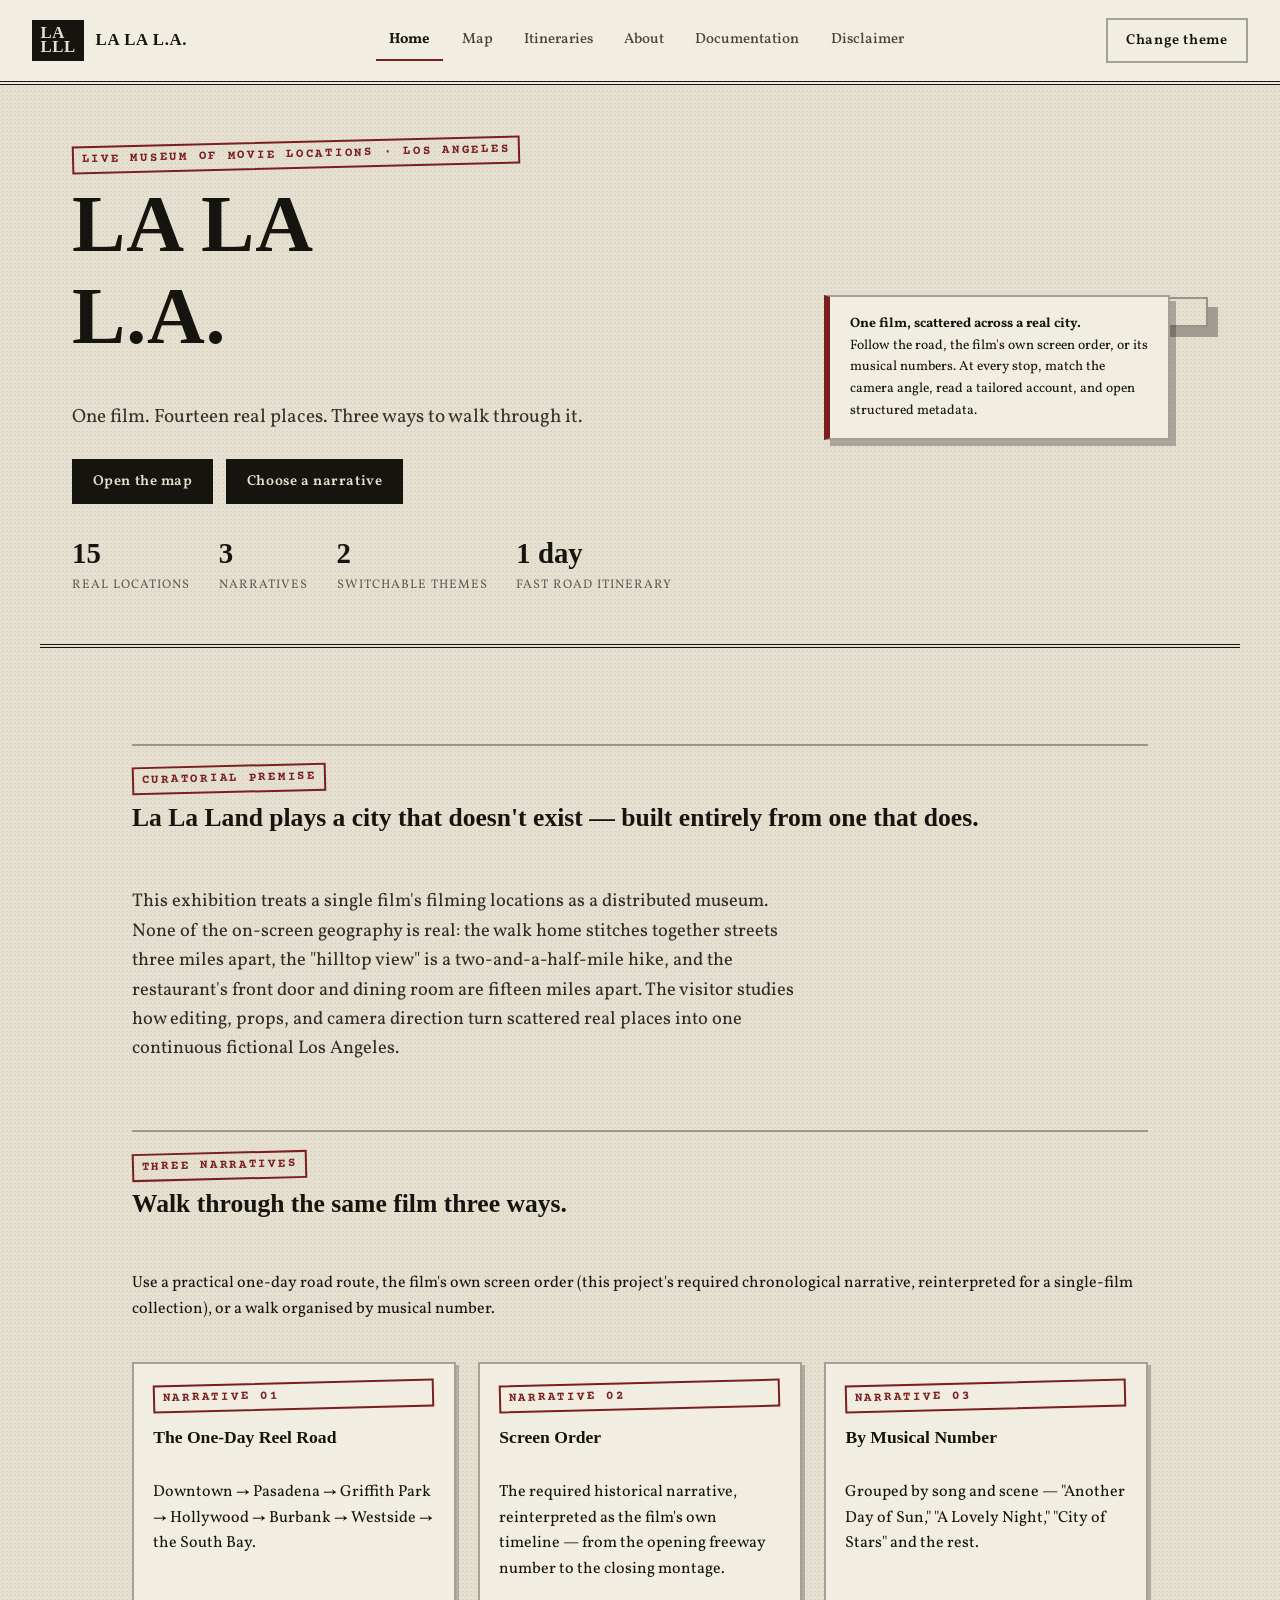
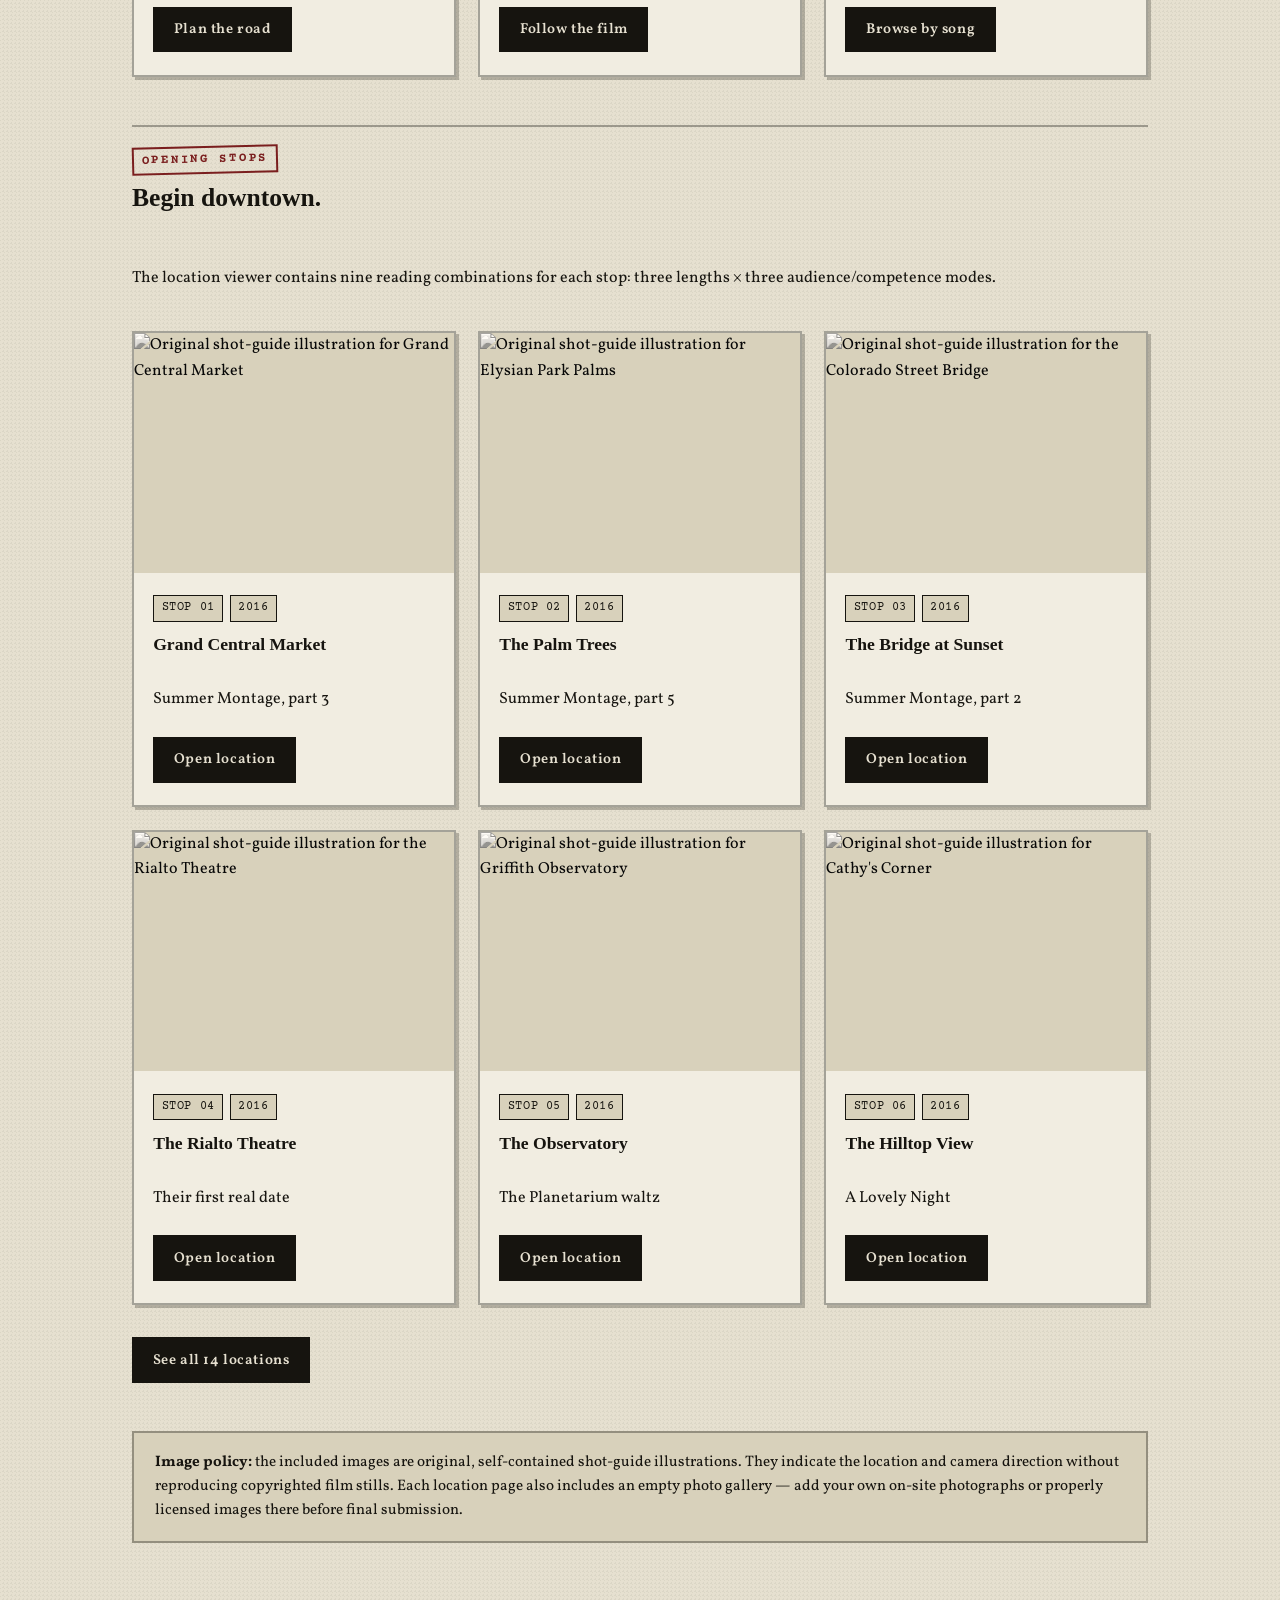
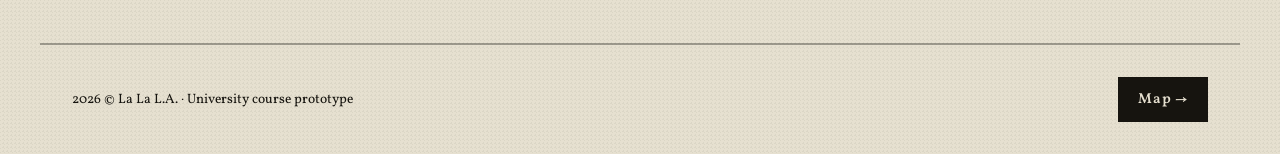
==== index.html @ 2fbda10a "Add files via upload" ====
<!doctype html>
<html lang="en">

<head>
    <title>Home · La La L.A.</title>
    <meta charset="utf-8">
    <meta name="viewport" content="width=device-width,initial-scale=1">
    <meta name="description"
        content="La La L.A. — a location tour of Damien Chazelle's La La Land (2016), built as a Live Museum of Movie Locations.">
    <link rel="stylesheet" href="assets/css/base.css">
    <link rel="stylesheet" href="assets/css/themes/noir.css">
    <link rel="stylesheet" href="assets/css/themes/technicolor.css">
    <script>document.documentElement.classList.add('js'); document.documentElement.dataset.theme = localStorage.getItem('lmml-theme') || 'noir';</script>
</head>

<body><a class="skip-link" href="#main">Skip to content</a>
    <header class="site-header"><a class="brand" href="index.html"><span class="brand-mark">LA<br>LLL</span><span>LA LA
                L.A.</span></a>
        <nav class="main-nav" aria-label="Main navigation"><a href="index.html" aria-current="page">Home</a><a
                href="map.html">Map</a><a href="itinerary.html">Itineraries</a><a href="about.html">About</a><a
                href="documentation.html">Documentation</a><a href="disclaimer.html">Disclaimer</a></nav>
        <div class="header-tools"><button class="tool-button" data-theme-toggle aria-expanded="false">Change
                theme</button></div>
    </header>
    <aside class="theme-drawer" aria-label="Theme selector">
        <p class="eyebrow">Two deliberate visual systems</p>
        <div class="theme-grid">
            <button class="theme-choice" data-set-theme="noir"><strong>Noir Case File</strong><span>1940s police
                    dossier</span></button>
            <button class="theme-choice" data-set-theme="technicolor"><strong>Technicolor Musical</strong><span>La La Land sunset palette</span></button>
        </div>
        <p class="small">The selected theme is saved across pages.</p>
    </aside>
    <main id="main">
        <section class="hero">
            <div class="hero-copy">
                <p class="eyebrow">Live Museum of Movie Locations · Los Angeles</p>
                <h1>LA LA<br>L.A.</h1>
                <p class="hero-sub">One film. Fourteen real places. Three ways to walk through it.</p>
                <div class="hero-actions"><a class="button" href="map.html">Open the map</a><a class="button"
                        href="itinerary.html">Choose a narrative</a></div>
                <div class="stats">
                    <div class="stat"><strong>15</strong><span>real locations</span></div>
                    <div class="stat"><strong>3</strong><span>narratives</span></div>
                    <div class="stat"><strong>2</strong><span>switchable themes</span></div>
                    <div class="stat"><strong>1 day</strong><span>fast road itinerary</span></div>
                </div>
            </div>
            <div class="hero-visual"><img src="assets/images/locations/griffith-observatory.svg"
                    alt="Stylised Griffith Observatory shot guide">
                <div class="hero-ticket"><strong>One film, scattered across a real city.</strong><br><span>Follow the
                        road, the film's own screen order, or its musical numbers. At every stop, match the camera
                        angle, read a tailored account, and open structured metadata.</span></div>
            </div>
        </section>
        <div class="page">
            <section class="section">
                <div class="section-head">
                    <div>
                        <p class="eyebrow">Curatorial premise</p>
                        <h2>La La Land plays a city that doesn't exist — built entirely from one that does.</h2>
                    </div>
                    <p class="lede">This exhibition treats a single film's filming locations as a distributed museum.
                        None of the on-screen geography is real: the walk home stitches together streets three miles
                        apart, the "hilltop view" is a two-and-a-half-mile hike, and the restaurant's front door and
                        dining room are fifteen miles apart. The visitor studies how editing, props, and camera
                        direction turn scattered real places into one continuous fictional Los Angeles.</p>
                </div>
            </section>
            <section class="section">
                <div class="section-head">
                    <div>
                        <p class="eyebrow">Three narratives</p>
                        <h2>Walk through the same film three ways.</h2>
                    </div>
                    <p>Use a practical one-day road route, the film's own screen order (this project's required
                        chronological narrative, reinterpreted for a single-film collection), or a walk organised by
                        musical number.</p>
                </div>
                <div class="cards">
                    <article class="card">
                        <div class="card-body">
                            <p class="eyebrow">Narrative 01</p>
                            <h3>The One-Day Reel Road</h3>
                            <p>Downtown → Pasadena → Griffith Park → Hollywood → Burbank → Westside → the South Bay.</p>
                            <a class="button" href="itinerary.html?narrative=route">Plan the road</a>
                        </div>
                    </article>
                    <article class="card">
                        <div class="card-body">
                            <p class="eyebrow">Narrative 02</p>
                            <h3>Screen Order</h3>
                            <p>The required historical narrative, reinterpreted as the film's own timeline — from the
                                opening freeway number to the closing montage.</p><a class="button"
                                href="itinerary.html?narrative=screen">Follow the film</a>
                        </div>
                    </article>
                    <article class="card">
                        <div class="card-body">
                            <p class="eyebrow">Narrative 03</p>
                            <h3>By Musical Number</h3>
                            <p>Grouped by song and scene — "Another Day of Sun," "A Lovely Night," "City of Stars" and
                                the rest.</p><a class="button" href="itinerary.html?narrative=songs">Browse by song</a>
                        </div>
                    </article>
                </div>
            </section>
            <section class="section">
                <div class="section-head">
                    <div>
                        <p class="eyebrow">Opening stops</p>
                        <h2>Begin downtown.</h2>
                    </div>
                    <p>The location viewer contains nine reading combinations for each stop: three lengths × three
                        audience/competence modes.</p>
                </div>
                <div class="cards">
                    <article class="card">
                        <div class="card-media"><img src="assets/images/locations/grand-central-market.svg"
                                alt="Original shot-guide illustration for Grand Central Market"></div>
                        <div class="card-body">
                            <div class="tag-row"><span class="tag">Stop 01</span><span class="tag">2016</span></div>
                            <h3>Grand Central Market</h3>
                            <p>Summer Montage, part 3</p><a class="button"
                                href="location.html?id=grand-central-market">Open
                                location</a>
                        </div>
                    </article>
                    <article class="card">
                        <div class="card-media"><img src="assets/images/locations/elysian-park-palms.svg"
                                alt="Original shot-guide illustration for Elysian Park Palms"></div>
                        <div class="card-body">
                            <div class="tag-row"><span class="tag">Stop 02</span><span class="tag">2016</span></div>
                            <h3>The Palm Trees</h3>
                            <p>Summer Montage, part 5</p><a class="button"
                                href="location.html?id=elysian-park-palms">Open location</a>
                        </div>
                    </article>
                    <article class="card">
                        <div class="card-media"><img src="assets/images/locations/colorado-street-bridge.svg"
                                alt="Original shot-guide illustration for the Colorado Street Bridge"></div>
                        <div class="card-body">
                            <div class="tag-row"><span class="tag">Stop 03</span><span class="tag">2016</span></div>
                            <h3>The Bridge at Sunset</h3>
                            <p>Summer Montage, part 2</p><a class="button"
                                href="location.html?id=colorado-street-bridge">Open location</a>
                        </div>
                    </article>
                    <article class="card">
                        <div class="card-media"><img src="assets/images/locations/rialto-theatre.svg"
                                alt="Original shot-guide illustration for the Rialto Theatre"></div>
                        <div class="card-body">
                            <div class="tag-row"><span class="tag">Stop 04</span><span class="tag">2016</span></div>
                            <h3>The Rialto Theatre</h3>
                            <p>Their first real date</p><a class="button" href="location.html?id=rialto-theatre">Open
                                location</a>
                        </div>
                    </article>
                    <article class="card">
                        <div class="card-media"><img src="assets/images/locations/griffith-observatory.svg"
                                alt="Original shot-guide illustration for Griffith Observatory"></div>
                        <div class="card-body">
                            <div class="tag-row"><span class="tag">Stop 05</span><span class="tag">2016</span></div>
                            <h3>The Observatory</h3>
                            <p>The Planetarium waltz</p><a class="button"
                                href="location.html?id=griffith-observatory">Open
                                location</a>
                        </div>
                    </article>
                    <article class="card">
                        <div class="card-media"><img src="assets/images/locations/cathys-corner.svg"
                                alt="Original shot-guide illustration for Cathy's Corner"></div>
                        <div class="card-body">
                            <div class="tag-row"><span class="tag">Stop 06</span><span class="tag">2016</span></div>
                            <h3>The Hilltop View</h3>
                            <p>A Lovely Night</p><a class="button" href="location.html?id=cathys-corner">Open
                                location</a>
                        </div>
                    </article>
                </div>
                <p style="margin-top:2rem"><a class="button" href="map.html">See all 14 locations</a></p>
            </section>
            <section class="section">
                <div class="notice"><strong>Image policy:</strong> the included images are original, self-contained
                    shot-guide illustrations. They indicate the location and camera direction without reproducing
                    copyrighted film stills. Each location page also includes an empty photo gallery — add your own
                    on-site photographs or properly licensed images there before final submission.</div>
            </section>
        </div>
    </main>
    <footer class="site-footer"><span>2026 © La La L.A. · University course prototype</span>
        <div class="page-step"><a class="button" href="map.html">Map →</a></div>
    </footer>
    <script src="assets/js/app.js"></script>
</body>

</html>
---- assets/css/base.css ----
/* ==========================================================================
   La La L.A. — base.css
   Structural layer only. Every color, radius, shadow and font is a variable
   so themes/noir.css and themes/technicolor.css can redefine the entire
   shape language without touching markup or layout logic.
   ========================================================================== */

@import url('https://fonts.googleapis.com/css2?family=Old+Standard+TT:ital,wght@0,400;0,700;1,400&family=Vollkorn:ital,wght@0,400;0,500;0,600;1,400&family=Courier+Prime:ital,wght@0,400;0,700;1,400&family=Fraunces:ital,opsz,wght@0,9..144,400;0,9..144,500;0,9..144,600;0,9..144,700;1,9..144,500&family=Poppins:wght@300;400;500;600;700&family=Caveat:wght@500;600;700&display=swap');

/* ---- Default token layer (overridden per data-theme) -------------------- */
html {
  --font-display: Georgia, serif;
  --font-body: system-ui, sans-serif;
  --font-accent: var(--font-display);
  --font-mono: monospace;

  --ink: #1a1a1a;
  --paper: #f4f1ea;
  --surface: #ffffff;
  --surface-2: #eeeae0;
  --line: rgba(20,20,20,.18);
  --accent: #8a1f1f;
  --accent-2: #5c5748;
  --accent-3: #b8860b;

  --radius-sm: 4px;
  --radius-md: 8px;
  --radius-lg: 16px;
  --radius-pill: 999px;

  --shadow-sm: 0 1px 2px rgba(0,0,0,.12);
  --shadow-md: 0 6px 18px rgba(0,0,0,.14);
  --shadow-lg: 0 18px 40px rgba(0,0,0,.18);

  --border-w: 1px;
  --tracking-eyebrow: .14em;
  --content-align: left;
  --transition: 220ms ease;

  color-scheme: light;
}

* { box-sizing: border-box; }
html, body { margin: 0; padding: 0; }
body {
  background: var(--paper);
  color: var(--ink);
  font-family: var(--font-body);
  line-height: 1.6;
  font-size: 16px;
  transition: background var(--transition), color var(--transition);
}

img { max-width: 100%; display: block; }
a { color: inherit; }
button { font: inherit; cursor: pointer; }
table { border-collapse: collapse; width: 100%; }

h1, h2, h3 { font-family: var(--font-display); margin: 0 0 .5em; line-height: 1.15; }

.skip-link {
  position: absolute; left: -999px; top: 0; z-index: 999;
  background: var(--ink); color: var(--paper); padding: .75em 1.2em;
  border-radius: 0 0 var(--radius-md) 0;
}
.skip-link:focus { left: 0; }

:focus-visible { outline: 3px solid var(--accent); outline-offset: 2px; }

@media (prefers-reduced-motion: reduce) {
  *, *::before, *::after { animation-duration: .001ms !important; transition-duration: .001ms !important; }
}

/* ---- Scroll reveal (driven by app.js IntersectionObserver) --------------- */
[data-reveal] { opacity: 0; transform: translateY(18px); transition: opacity .6s ease, transform .6s ease; }
[data-reveal].is-visible { opacity: 1; transform: none; }
.dissolve-refresh { animation: dissolveIn .35s ease; }
@keyframes dissolveIn { from { opacity: .15; } to { opacity: 1; } }

/* ==========================================================================
   Header / Nav
   ========================================================================== */
.site-header {
  display: flex; align-items: center; justify-content: space-between;
  gap: 1.5rem; padding: 1.1rem 2rem;
  background: var(--surface);
  border-bottom: var(--border-w) solid var(--line);
  position: sticky; top: 0; z-index: 40;
}
.brand {
  display: flex; align-items: center; gap: .7rem;
  text-decoration: none; color: var(--ink);
  font-family: var(--font-display); font-weight: 700; font-size: 1.05rem;
  letter-spacing: .04em;
}
.brand-mark {
  font-family: var(--font-display); font-weight: 700; line-height: .85;
  font-size: 1.05rem; padding: .35em .5em;
  background: var(--ink); color: var(--paper);
  border-radius: var(--radius-sm);
}
.main-nav { display: flex; gap: .3rem; flex-wrap: wrap; }
.main-nav a {
  text-decoration: none; color: var(--accent-2);
  padding: .5em .9em; border-radius: var(--radius-sm);
  font-size: .92rem; font-weight: 500; transition: background var(--transition), color var(--transition);
}
.main-nav a:hover { background: var(--surface-2); color: var(--ink); }
.main-nav a[aria-current="page"] { color: var(--ink); background: var(--surface-2); font-weight: 700; }
.header-tools .tool-button { }

/* ==========================================================================
   Buttons
   ========================================================================== */
.button, .tool-button {
  display: inline-flex; align-items: center; gap: .4em;
  background: var(--ink); color: var(--paper);
  border: var(--border-w) solid var(--ink);
  padding: .65em 1.3em; border-radius: var(--radius-md);
  text-decoration: none; font-weight: 600; font-size: .9rem;
  transition: transform var(--transition), background var(--transition), box-shadow var(--transition);
}
.button:hover, .tool-button:hover { transform: translateY(-2px); box-shadow: var(--shadow-md); }
.tool-button {
  background: transparent; color: var(--ink); border-color: var(--line);
}
.tool-button:hover { background: var(--surface-2); }

/* ==========================================================================
   Theme drawer
   ========================================================================== */
.theme-drawer {
  position: fixed; top: 4.5rem; right: 1.5rem; z-index: 50;
  width: min(320px, 88vw);
  background: var(--surface); border: var(--border-w) solid var(--line);
  border-radius: var(--radius-lg); box-shadow: var(--shadow-lg);
  padding: 1.2rem; transform: translateY(-14px) scale(.97); opacity: 0;
  pointer-events: none; transition: all var(--transition);
}
.theme-drawer.is-open { transform: none; opacity: 1; pointer-events: auto; }
.theme-drawer .eyebrow { margin-bottom: .6rem; }
.theme-grid { display: grid; gap: .6rem; }
.theme-choice {
  display: flex; flex-direction: column; align-items: flex-start; gap: .1rem;
  text-align: left; background: var(--surface-2); border: var(--border-w) solid var(--line);
  border-radius: var(--radius-md); padding: .75em 1em;
  transition: transform var(--transition), box-shadow var(--transition);
}
.theme-choice:hover { transform: translateY(-2px); box-shadow: var(--shadow-sm); }
.theme-choice strong { font-family: var(--font-display); }
.theme-choice span { font-size: .8rem; opacity: .7; }

/* ==========================================================================
   Eyebrow / lede / page shell
   ========================================================================== */
.eyebrow {
  font-family: var(--font-mono); text-transform: uppercase;
  letter-spacing: var(--tracking-eyebrow); font-size: .78rem;
  color: var(--accent); font-weight: 700; margin: 0 0 .6rem;
}
.page { max-width: 1080px; margin: 0 auto; padding: 3rem 2rem 5rem; }
.page-title { font-size: clamp(2rem, 4vw, 2.9rem); text-align: var(--content-align); }
.lede { font-size: 1.15rem; max-width: 62ch; opacity: .88; }
.small { font-size: .82rem; opacity: .75; }
.section { margin-top: 3rem; }
.section-head { display: flex; flex-wrap: wrap; gap: 1.5rem 3rem; justify-content: space-between; align-items: flex-end; margin-bottom: 1.5rem; }
.section-head h2 { font-size: 1.6rem; }

.notice {
  background: var(--surface-2); border: var(--border-w) solid var(--line);
  border-radius: var(--radius-md); padding: 1.1rem 1.3rem; margin: 1.2rem 0;
  font-size: .95rem;
}

/* ==========================================================================
   Hero
   ========================================================================== */
.hero {
  display: grid; grid-template-columns: 1.1fr .9fr; gap: 2.5rem; align-items: center;
  padding: 3.5rem 2rem; max-width: 1200px; margin: 0 auto;
}
.hero h1 { font-size: clamp(2.6rem, 7vw, 5rem); }
.hero-sub { font-size: 1.2rem; opacity: .85; max-width: 46ch; }
.hero-actions { display: flex; gap: .8rem; flex-wrap: wrap; margin: 1.6rem 0; }
.stats { display: flex; gap: 1.8rem; flex-wrap: wrap; margin-top: 1.2rem; }
.stat { display: flex; flex-direction: column; }
.stat strong { font-family: var(--font-display); font-size: 1.8rem; }
.stat span { font-size: .78rem; text-transform: uppercase; letter-spacing: .08em; opacity: .65; }
.hero-visual { position: relative; }
.hero-visual img {
  border-radius: var(--radius-lg); box-shadow: var(--shadow-lg);
  border: var(--border-w) solid var(--line);
}
.hero-ticket {
  background: var(--surface); border: var(--border-w) solid var(--line);
  border-radius: var(--radius-md); box-shadow: var(--shadow-md);
  padding: 1rem 1.2rem; margin-top: -2rem; position: relative; z-index: 2;
  font-size: .85rem; max-width: 90%;
}

/* ==========================================================================
   Cards / doc-grid
   ========================================================================== */
.cards { display: grid; grid-template-columns: repeat(auto-fit, minmax(240px,1fr)); gap: 1.4rem; }
.card {
  background: var(--surface); border: var(--border-w) solid var(--line);
  border-radius: var(--radius-lg); overflow: hidden; box-shadow: var(--shadow-sm);
  transition: transform var(--transition), box-shadow var(--transition);
  display: flex; flex-direction: column;
}
.card:hover { transform: translateY(-4px); box-shadow: var(--shadow-md); }
.card-media { aspect-ratio: 4/3; overflow: hidden; background: var(--surface-2); }
.card-media img { width: 100%; height: 100%; object-fit: cover; }
.card-body { padding: 1.1rem 1.2rem 1.4rem; display: flex; flex-direction: column; gap: .5rem; flex: 1; }
.card-body h3 { font-size: 1.1rem; }
.card-body .button { align-self: flex-start; margin-top: auto; }

.tag-row { display: flex; gap: .4rem; flex-wrap: wrap; margin: .3rem 0; }
.tag {
  font-family: var(--font-mono); font-size: .72rem; text-transform: uppercase;
  letter-spacing: .05em; background: var(--surface-2); border: var(--border-w) solid var(--line);
  padding: .25em .65em; border-radius: var(--radius-pill);
}

.doc-grid { display: grid; grid-template-columns: repeat(auto-fit, minmax(230px,1fr)); gap: 1.2rem; }
.doc-card {
  background: var(--surface); border: var(--border-w) solid var(--line);
  border-radius: var(--radius-lg); padding: 1.2rem 1.3rem; box-shadow: var(--shadow-sm);
}
.doc-card h3 { font-size: 1rem; margin-bottom: .5rem; }
.doc-card p { margin: 0; font-size: .93rem; }

.theme-specimen {
  border-radius: var(--radius-lg); padding: 1.4rem; border: var(--border-w) solid var(--line);
}
.theme-specimen.noir { background: #d9d3c2; color: #1a1a1a; font-family: 'Courier Prime', monospace; }
.theme-specimen.technicolor { background: linear-gradient(135deg,#3a1d5c,#c8447a 55%,#ff8a3d); color: #fff8ef; font-family: 'Fraunces', serif; }
.theme-specimen small { display: block; margin-top: .6rem; opacity: .85; }

/* ==========================================================================
   Metadata table / text panel / controls
   ========================================================================== */
table.metadata { font-size: .9rem; }
table.metadata th, table.metadata td { border-bottom: var(--border-w) solid var(--line); padding: .55em .7em; text-align: left; vertical-align: top; }
table.metadata th { font-family: var(--font-mono); font-weight: 700; width: 30%; white-space: nowrap; }

.controls {
  display: grid; grid-template-columns: repeat(auto-fit, minmax(170px,1fr)); gap: 1rem;
  background: var(--surface-2); border: var(--border-w) solid var(--line);
  border-radius: var(--radius-lg); padding: 1.2rem; margin: 1.4rem 0;
}
.control-group { display: flex; flex-direction: column; gap: .35rem; }
.control-group label { font-size: .74rem; text-transform: uppercase; letter-spacing: .06em; font-weight: 700; opacity: .7; }
.control-group select {
  padding: .5em .6em; border-radius: var(--radius-sm); border: var(--border-w) solid var(--line);
  background: var(--surface); color: var(--ink); font: inherit;
}
.text-panel { font-size: 1.02rem; }
.text-panel p { margin: 0 0 1em; }

/* ==========================================================================
   Location viewer
   ========================================================================== */
.viewer-page { max-width: 1200px; margin: 0 auto; padding: 2.5rem 2rem 5rem; }
.viewer-grid { display: grid; grid-template-columns: 1fr 1.05fr; gap: 2.5rem; align-items: start; }
.viewer-media { position: sticky; top: 6rem; display: flex; flex-direction: column; gap: 1.2rem; }
.photo-gallery { display: flex; flex-direction: column; gap: 1rem; }
.gallery-section-title { font-family: var(--font-mono); font-size: .8rem; text-transform: uppercase; letter-spacing: .08em; opacity: .7; margin: .3rem 0; }
.gallery-grid { display: grid; grid-template-columns: repeat(auto-fill, minmax(96px,1fr)); gap: .5rem; }
.gallery-item {
  border: var(--border-w) solid var(--line); background: var(--surface);
  border-radius: var(--radius-sm); overflow: hidden; padding: 0; position: relative;
}
.gallery-item img { width: 100%; aspect-ratio: 1; object-fit: cover; }
.gallery-item figcaption { position: absolute; inset: auto 0 0 0; font-size: .62rem; padding: .3em .4em; background: rgba(0,0,0,.55); color: #fff; opacity: 0; transition: opacity var(--transition); }
.gallery-item:hover figcaption { opacity: 1; }
.gallery-empty { border: 1px dashed var(--line); border-radius: var(--radius-md); padding: 1rem; font-size: .85rem; }
.shot-guide-card { display: flex; gap: 1rem; background: var(--surface); border: var(--border-w) solid var(--line); border-radius: var(--radius-lg); padding: 1rem; }
.shot-guide-image { width: 40%; flex-shrink: 0; border-radius: var(--radius-sm); overflow: hidden; }
.shot-guide-copy { display: flex; flex-direction: column; gap: .3rem; font-size: .85rem; }
.shot-guide-copy strong { font-family: var(--font-display); font-size: 1rem; }

.qr-block { display: flex; gap: 1rem; align-items: center; background: var(--surface-2); border-radius: var(--radius-lg); padding: 1rem; margin: 1.6rem 0; }
.qr-block img { width: 84px; height: 84px; border-radius: var(--radius-sm); background: #fff; padding: 4px; }

.location-map-card { margin: 1.6rem 0; }
.location-map-card iframe { width: 100%; height: 320px; border: 0; border-radius: var(--radius-lg); }
.location-map-caption { display: flex; justify-content: space-between; align-items: center; gap: 1rem; margin-top: .7rem; flex-wrap: wrap; }

.location-nav { display: flex; justify-content: space-between; gap: 1rem; margin-top: 2rem; flex-wrap: wrap; }
.location-nav .next { margin-left: auto; }

/* ==========================================================================
   Lightbox
   ========================================================================== */
.lightbox {
  position: fixed; inset: 0; background: rgba(10,8,14,.92); z-index: 100;
  display: flex; align-items: center; justify-content: center; padding: 2rem;
}
.lightbox-frame { max-width: 900px; width: 100%; text-align: center; }
.lightbox-frame img { max-height: 70vh; margin: 0 auto; border-radius: var(--radius-md); }
.lightbox-caption { color: #f4f1ea; display: flex; justify-content: space-between; align-items: center; margin-top: 1rem; gap: 1rem; flex-wrap: wrap; }
.lightbox-nav { display: flex; gap: .6rem; }
.lightbox-close { position: absolute; top: 1.4rem; right: 1.6rem; }

/* ==========================================================================
   Map page
   ========================================================================== */
.route-controls { display: flex; gap: .6rem; flex-wrap: wrap; margin: 1.2rem 0; }
.route-button { background: var(--surface); color: var(--ink); border-color: var(--line); }
.route-button.active { background: var(--ink); color: var(--paper); }
.map-segment-links { display: flex; gap: .6rem; flex-wrap: wrap; margin-bottom: 1.4rem; }
.google-map-shell { display: grid; grid-template-columns: 1.6fr 1fr; gap: 1.6rem; align-items: start; }
.google-map-panel { position: relative; border-radius: var(--radius-lg); overflow: hidden; box-shadow: var(--shadow-md); border: var(--border-w) solid var(--line); }
.google-map-frame { width: 100%; height: 460px; border: 0; display: block; }
.google-map-card {
  position: absolute; left: 1rem; right: 1rem; bottom: 1rem;
  background: var(--surface); border-radius: var(--radius-md); padding: 1rem 1.2rem;
  box-shadow: var(--shadow-md); border: var(--border-w) solid var(--line);
}
.google-map-card h2 { font-size: 1.15rem; margin: .1rem 0; }
.google-map-actions { display: flex; gap: .6rem; margin-top: .6rem; flex-wrap: wrap; }
.google-roadbook { max-height: 460px; overflow-y: auto; display: flex; flex-direction: column; gap: .4rem; padding-right: .3rem; }
.roadbook-item {
  display: flex; align-items: center; gap: .3rem;
  background: var(--surface); border: var(--border-w) solid var(--line);
  border-radius: var(--radius-md);
}
.roadbook-item.is-selected { border-color: var(--accent); box-shadow: var(--shadow-sm); }
.roadbook-select {
  flex: 1; display: flex; align-items: center; gap: .7rem; text-align: left;
  background: none; border: 0; padding: .6em .8em; color: inherit;
}
.roadbook-num {
  width: 1.8em; height: 1.8em; display: flex; align-items: center; justify-content: center;
  background: var(--surface-2); border-radius: var(--radius-sm); font-family: var(--font-mono); font-size: .8rem; flex-shrink: 0;
}
.roadbook-select small { display: block; opacity: .65; font-size: .74rem; margin-top: .1rem; }
.roadbook-open { padding: .6em .9em; text-decoration: none; opacity: .6; }
.roadbook-open:hover { opacity: 1; }

.offline-map { margin-top: 1.6rem; }
.map-panel { margin-top: 1rem; }
.route-map { width: 100%; height: auto; border-radius: var(--radius-lg); border: var(--border-w) solid var(--line); }

/* ==========================================================================
   Itinerary
   ========================================================================== */
.itinerary-list { display: flex; flex-direction: column; gap: .8rem; }
.chapter-label { font-size: 1rem; font-family: var(--font-mono); text-transform: uppercase; letter-spacing: .07em; margin: 1.4rem 0 .2rem; opacity: .7; }
.itinerary-stop {
  display: grid; grid-template-columns: 84px 1fr auto; gap: 1rem; align-items: center;
  background: var(--surface); border: var(--border-w) solid var(--line);
  border-radius: var(--radius-lg); padding: .7rem 1rem;
}
.itinerary-stop img { width: 84px; height: 84px; object-fit: cover; border-radius: var(--radius-sm); }
.itinerary-stop h3 { font-size: 1rem; margin: 0; }
.itinerary-stop p { margin: .2rem 0; font-size: .88rem; }
.itinerary-stop small { opacity: .6; }
.stop-time { font-family: var(--font-mono); font-size: .72rem; text-transform: uppercase; opacity: .6; }

/* ==========================================================================
   Footer
   ========================================================================== */
.site-footer {
  display: flex; justify-content: space-between; align-items: center; flex-wrap: wrap;
  gap: 1rem; padding: 2rem; border-top: var(--border-w) solid var(--line);
  font-size: .85rem; max-width: 1200px; margin: 0 auto;
}
.page-step { display: flex; gap: .6rem; }

/* ==========================================================================
   Responsive
   ========================================================================== */
@media (max-width: 900px) {
  .hero, .viewer-grid, .google-map-shell { grid-template-columns: 1fr; }
  .viewer-media { position: static; }
  .site-header { flex-wrap: wrap; padding: 1rem; }
  .theme-drawer { right: .8rem; left: .8rem; width: auto; }
}
@media (max-width: 560px) {
  .itinerary-stop { grid-template-columns: 60px 1fr; }
  .itinerary-stop a.button { grid-column: 1 / -1; }
}
---- assets/css/themes/noir.css ----
/* ==========================================================================
   Theme: Noir Case File
   A monochrome 1900s–1940s evidence-dossier register. Hard rectangles, a
   single rubber-stamp red, typewriter data, halftone grain, everything
   pinned to a strict left edge — nothing floats, nothing curves.
   ========================================================================== */
[data-theme="noir"] {
  --font-display: 'Old Standard TT', Georgia, serif;
  --font-body: 'Vollkorn', Georgia, serif;
  --font-accent: 'Old Standard TT', Georgia, serif;
  --font-mono: 'Courier Prime', 'Courier New', monospace;

  --ink: #16140f;
  --paper: #e6e0d0;
  --surface: #f1ede1;
  --surface-2: #d8d1bb;
  --line: rgba(22,20,15,.35);
  --accent: #7a1e1e;
  --accent-2: #4a4636;
  --accent-3: #8a7a4a;

  --radius-sm: 0;
  --radius-md: 0;
  --radius-lg: 0;
  --radius-pill: 0;

  --shadow-sm: 3px 3px 0 rgba(22,20,15,.25);
  --shadow-md: 6px 6px 0 rgba(22,20,15,.28);
  --shadow-lg: 10px 10px 0 rgba(22,20,15,.3);

  --border-w: 2px;
  --tracking-eyebrow: .22em;
  --content-align: left;
}

[data-theme="noir"] body {
  background-image:
    repeating-radial-gradient(circle at 0 0, rgba(22,20,15,.05) 0, rgba(22,20,15,.05) 1px, transparent 1px, transparent 4px);
  background-size: 4px 4px;
}

/* Grayscale every photograph, like archive prints */
[data-theme="noir"] img:not(.brand-mark img) {
  filter: grayscale(1) contrast(1.12) brightness(.97) sepia(.08);
}

[data-theme="noir"] .site-header {
  border-bottom: 4px double var(--ink);
}
[data-theme="noir"] .brand-mark { border-radius: 0; }
[data-theme="noir"] .main-nav a {
  border-radius: 0; border-bottom: 2px solid transparent;
}
[data-theme="noir"] .main-nav a:hover,
[data-theme="noir"] .main-nav a[aria-current="page"] {
  background: none; border-bottom-color: var(--accent);
}

/* Rubber-stamp eyebrows */
[data-theme="noir"] .eyebrow {
  display: inline-block; border: 2px solid var(--accent); color: var(--accent);
  padding: .15em .6em; transform: rotate(-1.4deg);
}
[data-theme="noir"] .page-title { text-align: left; border-left: 6px solid var(--ink); padding-left: .6em; }

[data-theme="noir"] .hero {
  grid-template-columns: 1.3fr .7fr; text-align: left;
  border-bottom: 4px double var(--ink); padding-bottom: 3rem;
}
[data-theme="noir"] .hero h1 { letter-spacing: .01em; }
[data-theme="noir"] .hero-visual img { filter: grayscale(1) contrast(1.15); }
[data-theme="noir"] .hero-ticket { border-left: 6px solid var(--accent); }

[data-theme="noir"] .card,
[data-theme="noir"] .doc-card,
[data-theme="noir"] .notice,
[data-theme="noir"] .theme-drawer,
[data-theme="noir"] .theme-choice,
[data-theme="noir"] .controls,
[data-theme="noir"] .itinerary-stop,
[data-theme="noir"] .roadbook-item,
[data-theme="noir"] .qr-block,
[data-theme="noir"] .shot-guide-card,
[data-theme="noir"] .google-map-card {
  border-radius: 0; border-width: 2px;
}
[data-theme="noir"] .card:hover { transform: translate(-2px,-2px); }

[data-theme="noir"] .section-head { border-top: 2px solid var(--line); padding-top: 1.2rem; }
[data-theme="noir"] .tag {
  border-radius: 0; font-family: var(--font-mono); border: 1px solid var(--ink);
}
[data-theme="noir"] .button, [data-theme="noir"] .tool-button { border-radius: 0; letter-spacing: .04em; }
[data-theme="noir"] .button:hover, [data-theme="noir"] .tool-button:hover { transform: translate(-2px,-2px); }

[data-theme="noir"] table.metadata th { color: var(--accent-2); }
[data-theme="noir"] .chapter-label::before { content: "§ "; }
[data-theme="noir"] .stop-time::before { content: "No. "; }

/* Left case-file tab on doc-cards for the archival feel */
[data-theme="noir"] .doc-card { position: relative; padding-left: 1.6rem; }
[data-theme="noir"] .doc-card::before {
  content: ""; position: absolute; left: 0; top: 0; bottom: 0; width: 6px; background: var(--accent-2);
}

[data-theme="noir"] .theme-specimen.noir { box-shadow: var(--shadow-md); }
---- assets/css/themes/technicolor.css ----
/* ==========================================================================
   Theme: Technicolor Musical
   La La Land's own palette — twilight purple into sunset orange, gold
   starlight, teal for one cool counter-note. Everything rounds, centers,
   and glows; nothing is a hard edge.
   ========================================================================== */
[data-theme="technicolor"] {
  --font-display: 'Fraunces', Georgia, serif;
  --font-body: 'Poppins', system-ui, sans-serif;
  --font-accent: 'Caveat', cursive;
  --font-mono: 'Poppins', system-ui, sans-serif;

  --ink: #2b1140;
  --paper: #fdf3e7;
  --surface: #fffaf2;
  --surface-2: #ffe6c9;
  --line: rgba(123,63,160,.22);
  --accent: #ff6f3c;
  --accent-2: #7b3fa0;
  --accent-3: #2ec4b6;

  --radius-sm: 10px;
  --radius-md: 18px;
  --radius-lg: 30px;
  --radius-pill: 999px;

  --shadow-sm: 0 4px 14px rgba(123,63,160,.16);
  --shadow-md: 0 12px 30px rgba(123,63,160,.22);
  --shadow-lg: 0 24px 60px rgba(43,17,64,.28);

  --border-w: 0px;
  --tracking-eyebrow: .08em;
  --content-align: center;
}

[data-theme="technicolor"] body {
  background:
    radial-gradient(1200px 500px at 50% -10%, rgba(255,201,60,.28), transparent 60%),
    var(--paper);
}

[data-theme="technicolor"] .site-header {
  border-bottom: none; border-radius: 0 0 var(--radius-lg) var(--radius-lg);
  background: var(--surface); box-shadow: var(--shadow-sm);
}
[data-theme="technicolor"] .brand-mark {
  background: linear-gradient(135deg, var(--accent-2), var(--accent));
  color: #fff8ef; box-shadow: 0 0 0 4px rgba(255,201,60,.25);
}
[data-theme="technicolor"] .main-nav a { border-radius: var(--radius-pill); }
[data-theme="technicolor"] .main-nav a:hover,
[data-theme="technicolor"] .main-nav a[aria-current="page"] {
  background: linear-gradient(135deg, var(--accent-2), var(--accent)); color: #fff8ef;
}

[data-theme="technicolor"] .eyebrow {
  font-family: var(--font-accent); font-size: 1.15rem; font-weight: 700;
  text-transform: none; letter-spacing: .01em; color: var(--accent-2);
}
[data-theme="technicolor"] .page { text-align: center; }
[data-theme="technicolor"] .page-title { text-align: center; }
[data-theme="technicolor"] .lede { margin-inline: auto; }
[data-theme="technicolor"] .section-head { justify-content: center; text-align: center; }
[data-theme="technicolor"] .section-head .lede { margin-inline: auto; }

[data-theme="technicolor"] .hero {
  text-align: center; grid-template-columns: 1fr; justify-items: center;
  background: linear-gradient(160deg, rgba(123,63,160,.16), rgba(255,111,60,.14));
  border-radius: var(--radius-lg); padding: 4rem 2rem;
}
[data-theme="technicolor"] .hero-copy { display: flex; flex-direction: column; align-items: center; }
[data-theme="technicolor"] .hero h1 {
  background: linear-gradient(135deg, var(--accent-2), var(--accent));
  -webkit-background-clip: text; background-clip: text; color: transparent;
}
[data-theme="technicolor"] .hero-actions, [data-theme="technicolor"] .stats { justify-content: center; }
[data-theme="technicolor"] .hero-visual { order: -1; }
[data-theme="technicolor"] .hero-visual img { border-radius: var(--radius-lg); }
[data-theme="technicolor"] .hero-ticket { border-radius: var(--radius-md); margin-inline: auto; }

[data-theme="technicolor"] .cards, [data-theme="technicolor"] .doc-grid { justify-items: stretch; }
[data-theme="technicolor"] .card, [data-theme="technicolor"] .doc-card,
[data-theme="technicolor"] .notice, [data-theme="technicolor"] .controls,
[data-theme="technicolor"] .itinerary-stop, [data-theme="technicolor"] .roadbook-item,
[data-theme="technicolor"] .qr-block, [data-theme="technicolor"] .shot-guide-card,
[data-theme="technicolor"] .google-map-card, [data-theme="technicolor"] .theme-drawer,
[data-theme="technicolor"] .theme-choice {
  border: none; box-shadow: var(--shadow-sm);
}
[data-theme="technicolor"] .card:hover { box-shadow: var(--shadow-md); }
[data-theme="technicolor"] .card-body { text-align: left; }
[data-theme="technicolor"] .doc-card { text-align: left; }

[data-theme="technicolor"] .tag {
  background: linear-gradient(135deg, var(--accent-3), var(--accent-2)); color: #fff8ef; border: none;
}
[data-theme="technicolor"] .button, [data-theme="technicolor"] .tool-button {
  border-radius: var(--radius-pill); border: none;
  background: linear-gradient(135deg, var(--accent-2), var(--accent)); color: #fff8ef;
}
[data-theme="technicolor"] .tool-button { background: var(--surface-2); color: var(--ink); }
[data-theme="technicolor"] .button:hover, [data-theme="technicolor"] .tool-button:hover {
  box-shadow: 0 0 0 6px rgba(255,201,60,.2);
}

[data-theme="technicolor"] .stat strong {
  background: linear-gradient(135deg, var(--accent-2), var(--accent));
  -webkit-background-clip: text; background-clip: text; color: transparent;
}

[data-theme="technicolor"] .chapter-label {
  font-family: var(--font-accent); font-size: 1.4rem; text-align: center; opacity: 1; color: var(--accent-2);
}
[data-theme="technicolor"] .itinerary-stop, [data-theme="technicolor"] .roadbook-item { border-radius: var(--radius-lg); }
[data-theme="technicolor"] .itinerary-stop img { border-radius: var(--radius-md); }

[data-theme="technicolor"] table.metadata th { color: var(--accent-2); font-family: var(--font-display); font-weight: 600; }
[data-theme="technicolor"] table.metadata th, [data-theme="technicolor"] table.metadata td { border-bottom-color: var(--line); }

[data-theme="technicolor"] .lightbox { background: rgba(43,17,64,.9); }

[data-theme="technicolor"] .theme-specimen.technicolor { box-shadow: var(--shadow-lg); }

/* A few scattered stars, purely decorative, purely on-brand */
[data-theme="technicolor"] .page-title::after {
  content: " ✦"; color: var(--accent-3); -webkit-text-fill-color: var(--accent-3);
}
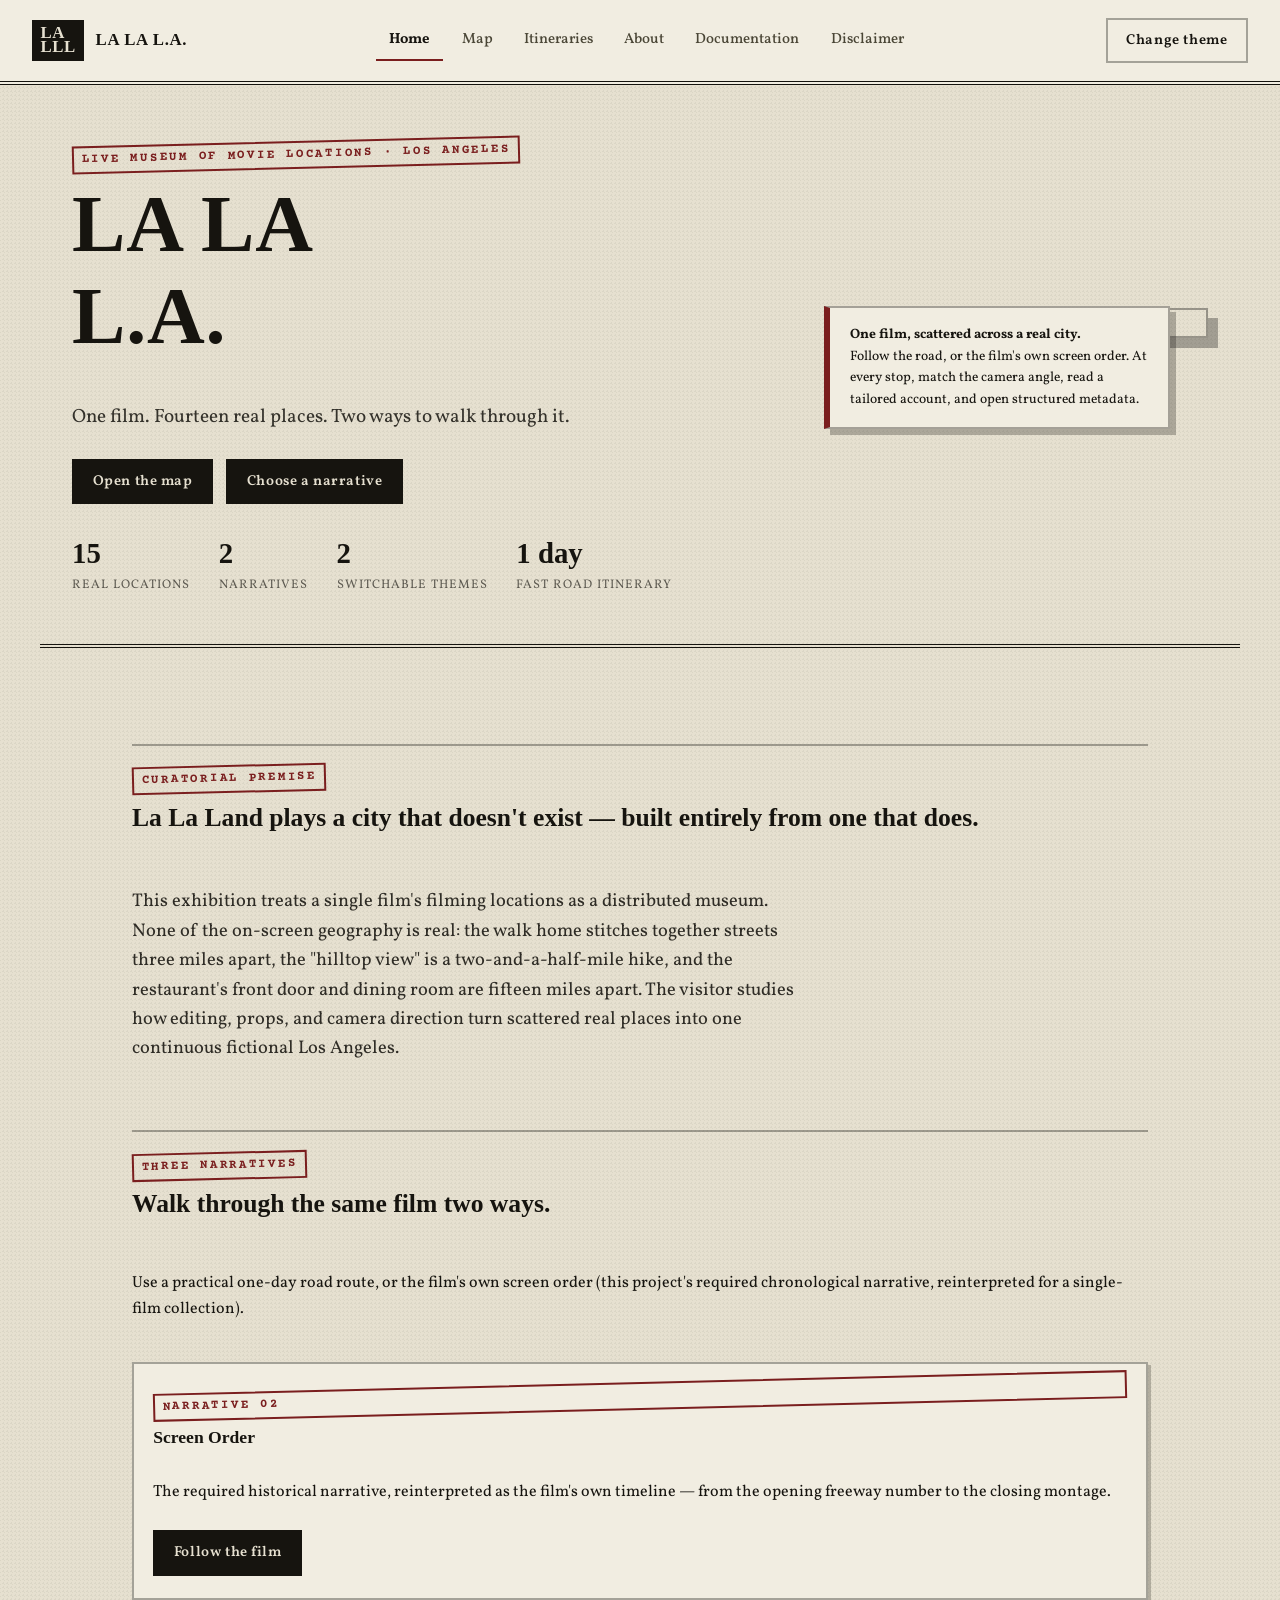
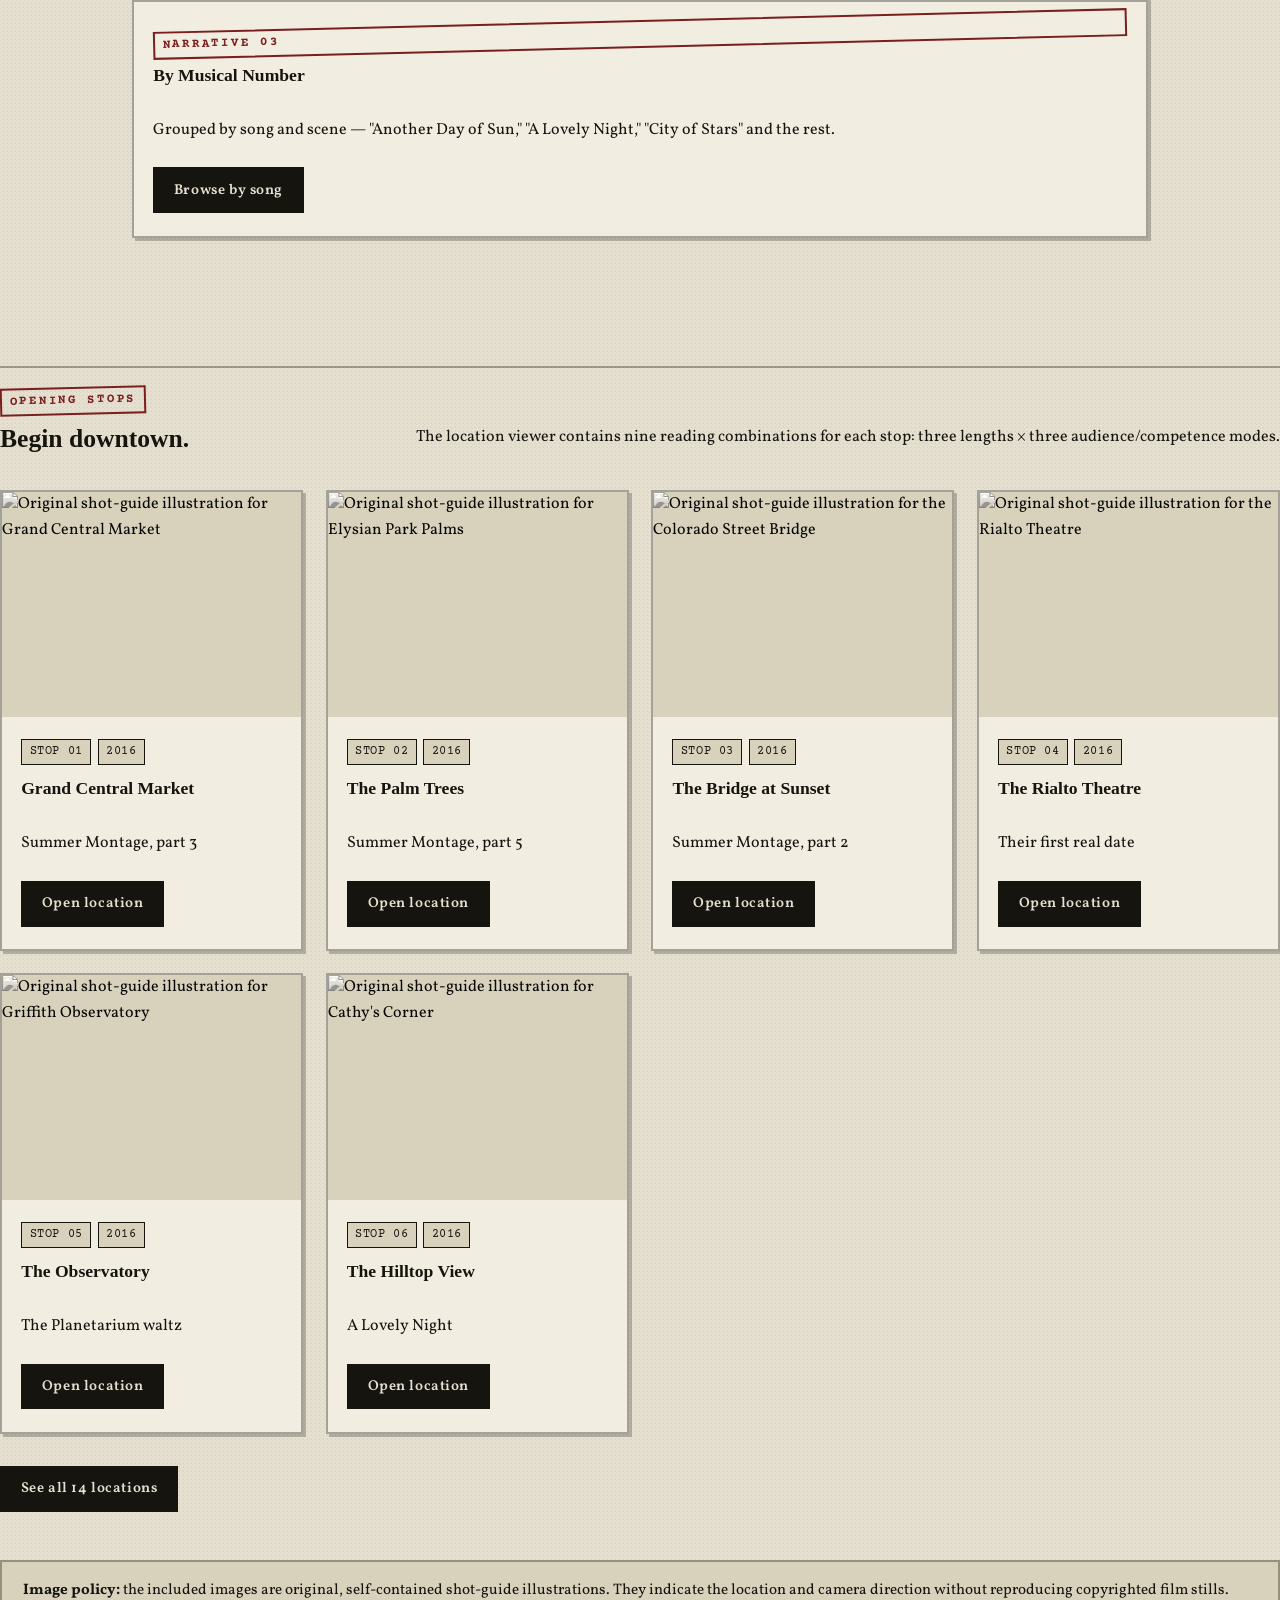
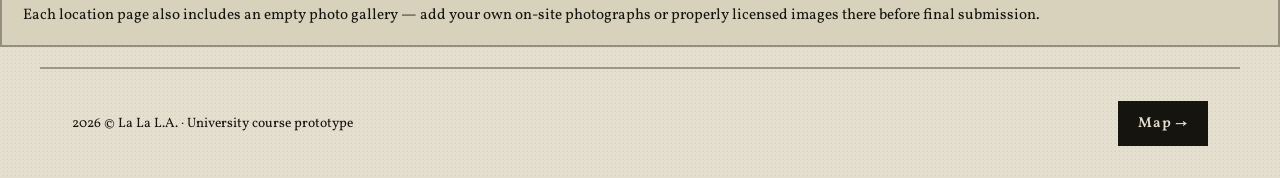
==== commit 9053fe46: "Update index.html" ====
--- a/index.html
+++ b/index.html
@@ -36,12 +36,12 @@
             <div class="hero-copy">
                 <p class="eyebrow">Live Museum of Movie Locations · Los Angeles</p>
                 <h1>LA LA<br>L.A.</h1>
-                <p class="hero-sub">One film. Fourteen real places. Three ways to walk through it.</p>
+                <p class="hero-sub">One film. Fourteen real places. Two ways to walk through it.</p>
                 <div class="hero-actions"><a class="button" href="map.html">Open the map</a><a class="button"
                         href="itinerary.html">Choose a narrative</a></div>
                 <div class="stats">
                     <div class="stat"><strong>15</strong><span>real locations</span></div>
-                    <div class="stat"><strong>3</strong><span>narratives</span></div>
+                    <div class="stat"><strong>2</strong><span>narratives</span></div>
                     <div class="stat"><strong>2</strong><span>switchable themes</span></div>
                     <div class="stat"><strong>1 day</strong><span>fast road itinerary</span></div>
                 </div>
@@ -49,7 +49,7 @@
             <div class="hero-visual"><img src="assets/images/locations/griffith-observatory.svg"
                     alt="Stylised Griffith Observatory shot guide">
                 <div class="hero-ticket"><strong>One film, scattered across a real city.</strong><br><span>Follow the
-                        road, the film's own screen order, or its musical numbers. At every stop, match the camera
+                        road, or the film's own screen order. At every stop, match the camera
                         angle, read a tailored account, and open structured metadata.</span></div>
             </div>
         </section>
@@ -71,21 +71,11 @@
                 <div class="section-head">
                     <div>
                         <p class="eyebrow">Three narratives</p>
-                        <h2>Walk through the same film three ways.</h2>
+                        <h2>Walk through the same film two ways.</h2>
                     </div>
-                    <p>Use a practical one-day road route, the film's own screen order (this project's required
-                        chronological narrative, reinterpreted for a single-film collection), or a walk organised by
-                        musical number.</p>
+                    <p>Use a practical one-day road route, or the film's own screen order (this project's required
+                        chronological narrative, reinterpreted for a single-film collection).</p>
                 </div>
-                <div class="cards">
-                    <article class="card">
-                        <div class="card-body">
-                            <p class="eyebrow">Narrative 01</p>
-                            <h3>The One-Day Reel Road</h3>
-                            <p>Downtown → Pasadena → Griffith Park → Hollywood → Burbank → Westside → the South Bay.</p>
-                            <a class="button" href="itinerary.html?narrative=route">Plan the road</a>
-                        </div>
-                    </article>
                     <article class="card">
                         <div class="card-body">
                             <p class="eyebrow">Narrative 02</p>
--- a/assets/css/base.css
+++ b/assets/css/base.css
@@ -293,10 +293,11 @@
 /* ==========================================================================
    Lightbox
    ========================================================================== */
-.lightbox {
+.lightbox { 
   position: fixed; inset: 0; background: rgba(10,8,14,.92); z-index: 100;
   display: flex; align-items: center; justify-content: center; padding: 2rem;
 }
+.lightbox[hidden] { display: none; }
 .lightbox-frame { max-width: 900px; width: 100%; text-align: center; }
 .lightbox-frame img { max-height: 70vh; margin: 0 auto; border-radius: var(--radius-md); }
 .lightbox-caption { color: #f4f1ea; display: flex; justify-content: space-between; align-items: center; margin-top: 1rem; gap: 1rem; flex-wrap: wrap; }
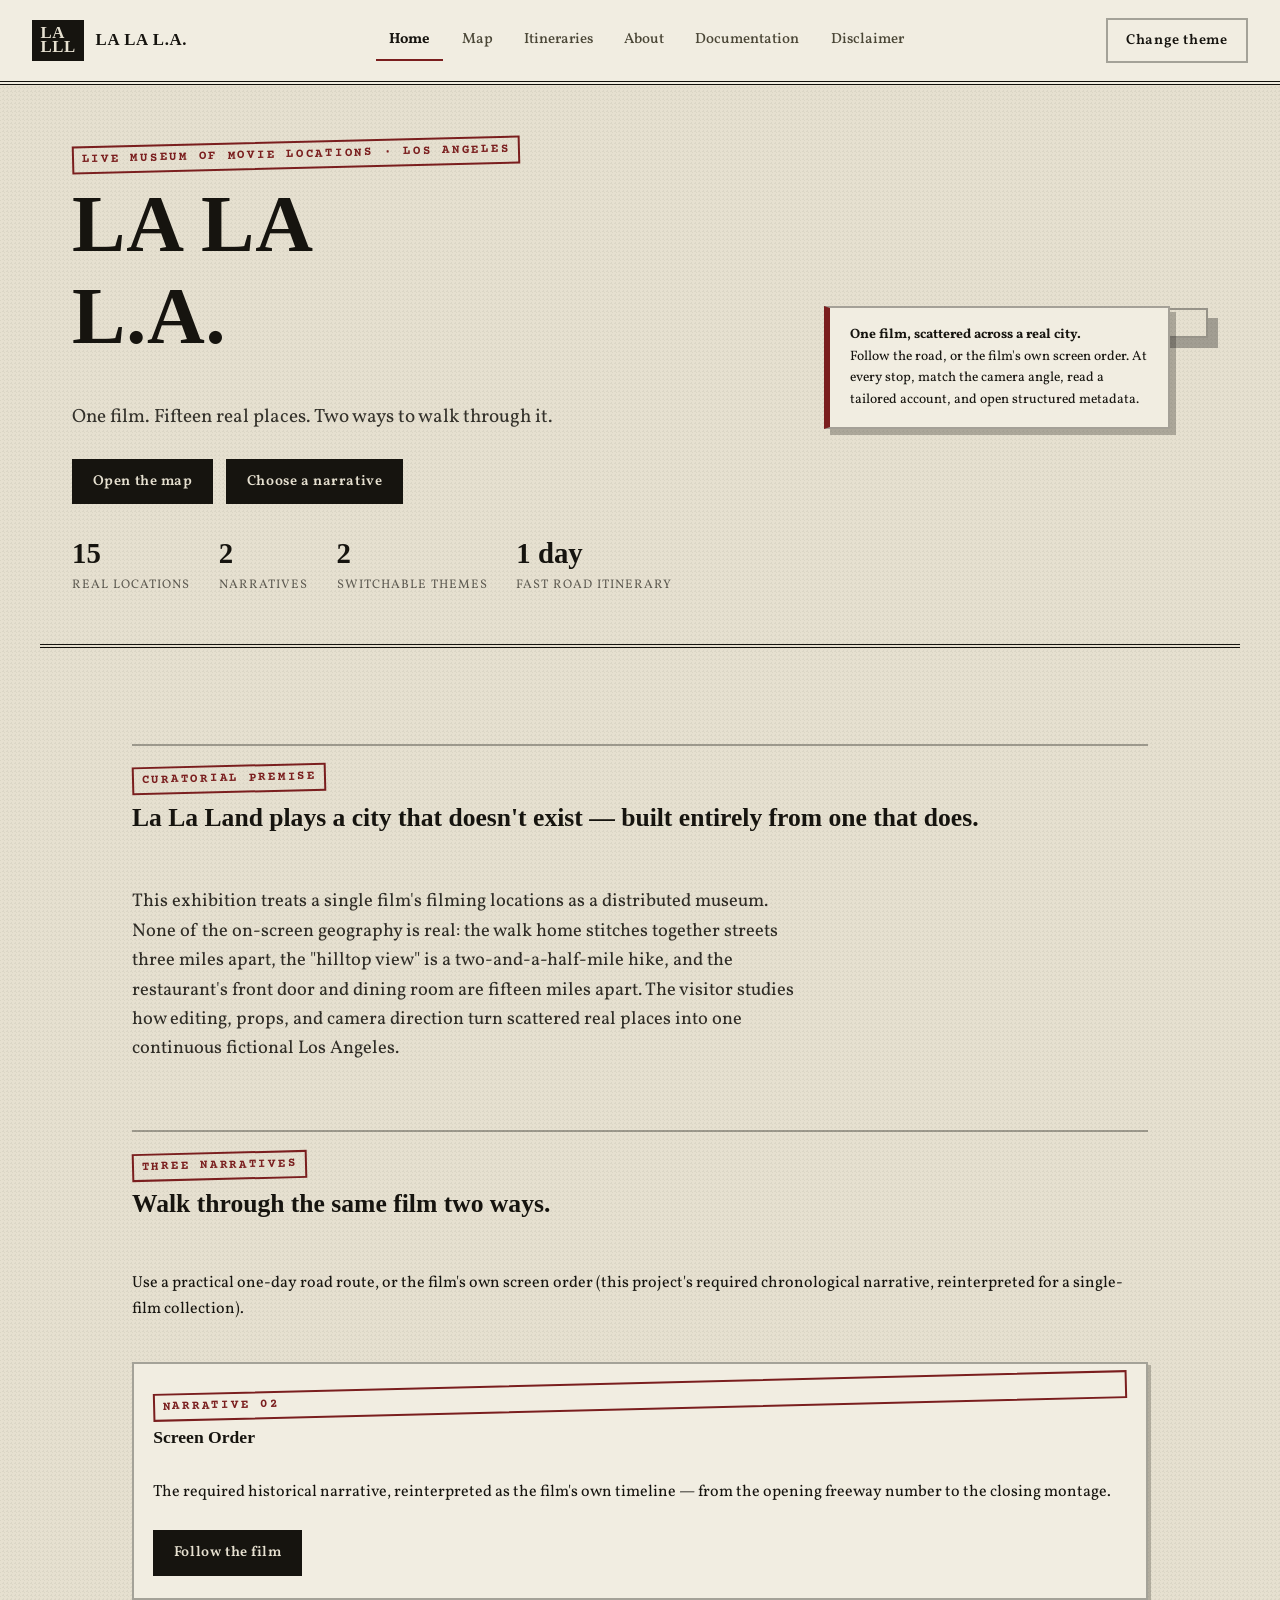
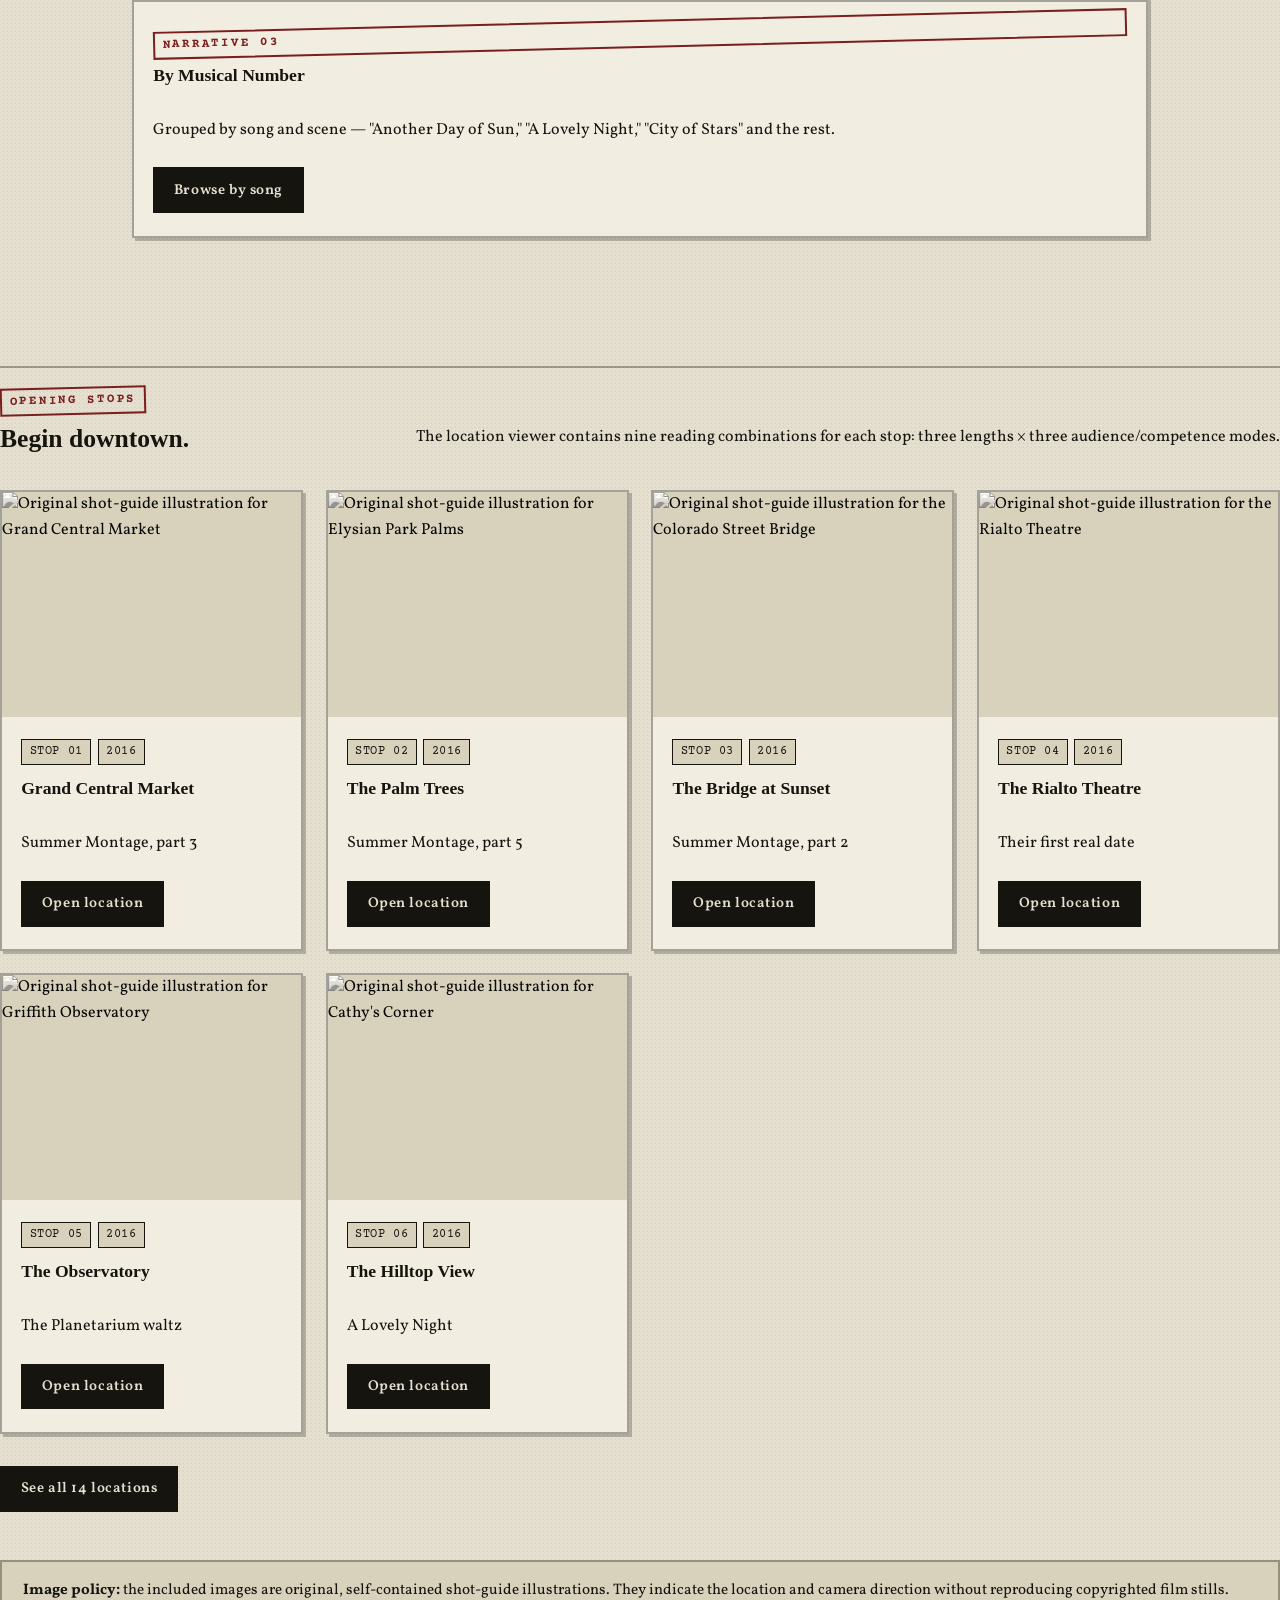
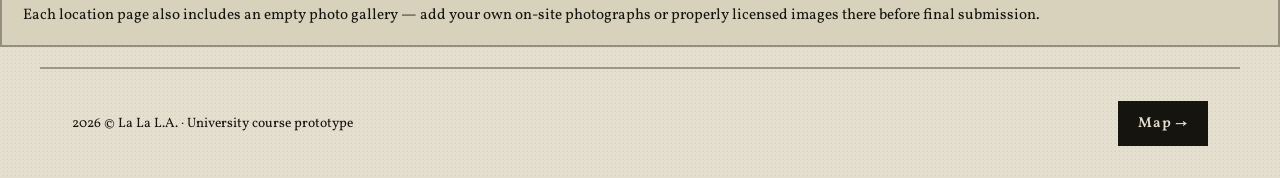
==== commit 0540b034: "Update index.html" ====
--- a/index.html
+++ b/index.html
@@ -36,7 +36,7 @@
             <div class="hero-copy">
                 <p class="eyebrow">Live Museum of Movie Locations · Los Angeles</p>
                 <h1>LA LA<br>L.A.</h1>
-                <p class="hero-sub">One film. Fourteen real places. Two ways to walk through it.</p>
+                <p class="hero-sub">One film. Fifteen real places. Two ways to walk through it.</p>
                 <div class="hero-actions"><a class="button" href="map.html">Open the map</a><a class="button"
                         href="itinerary.html">Choose a narrative</a></div>
                 <div class="stats">
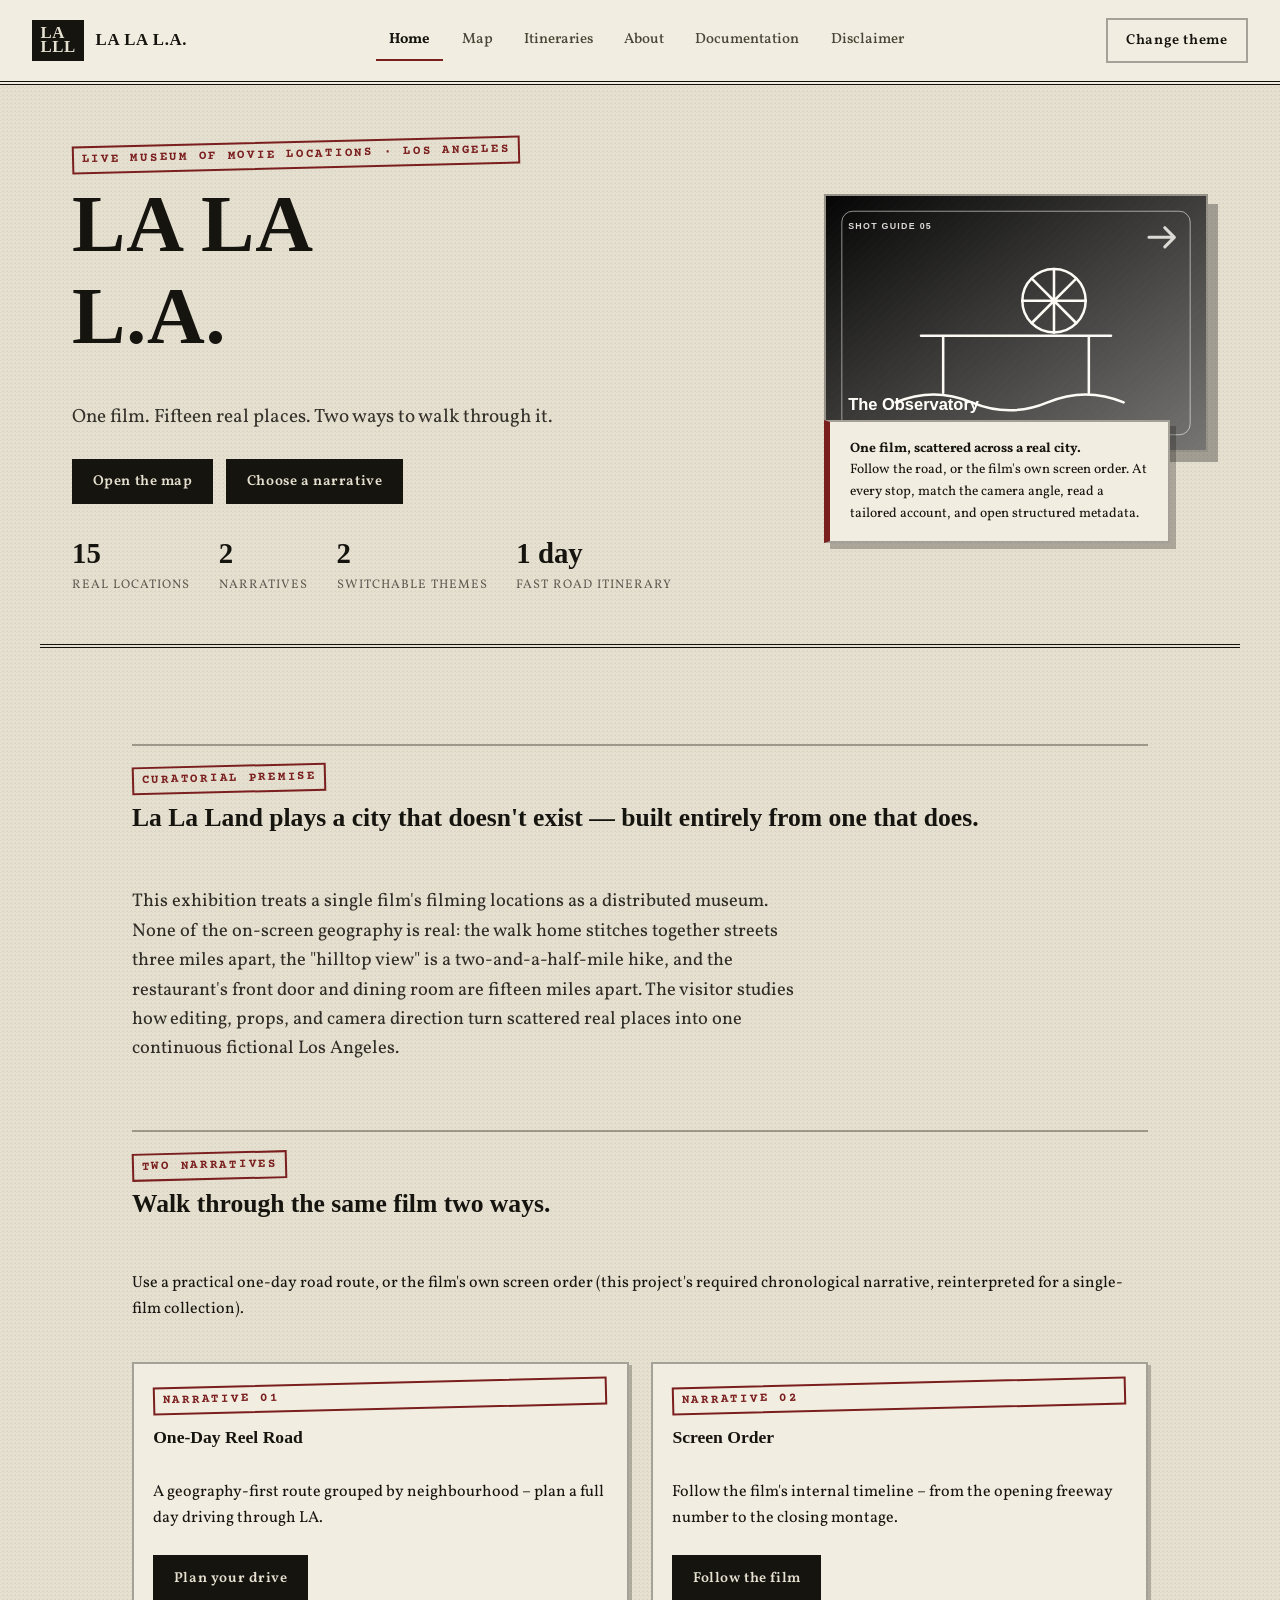
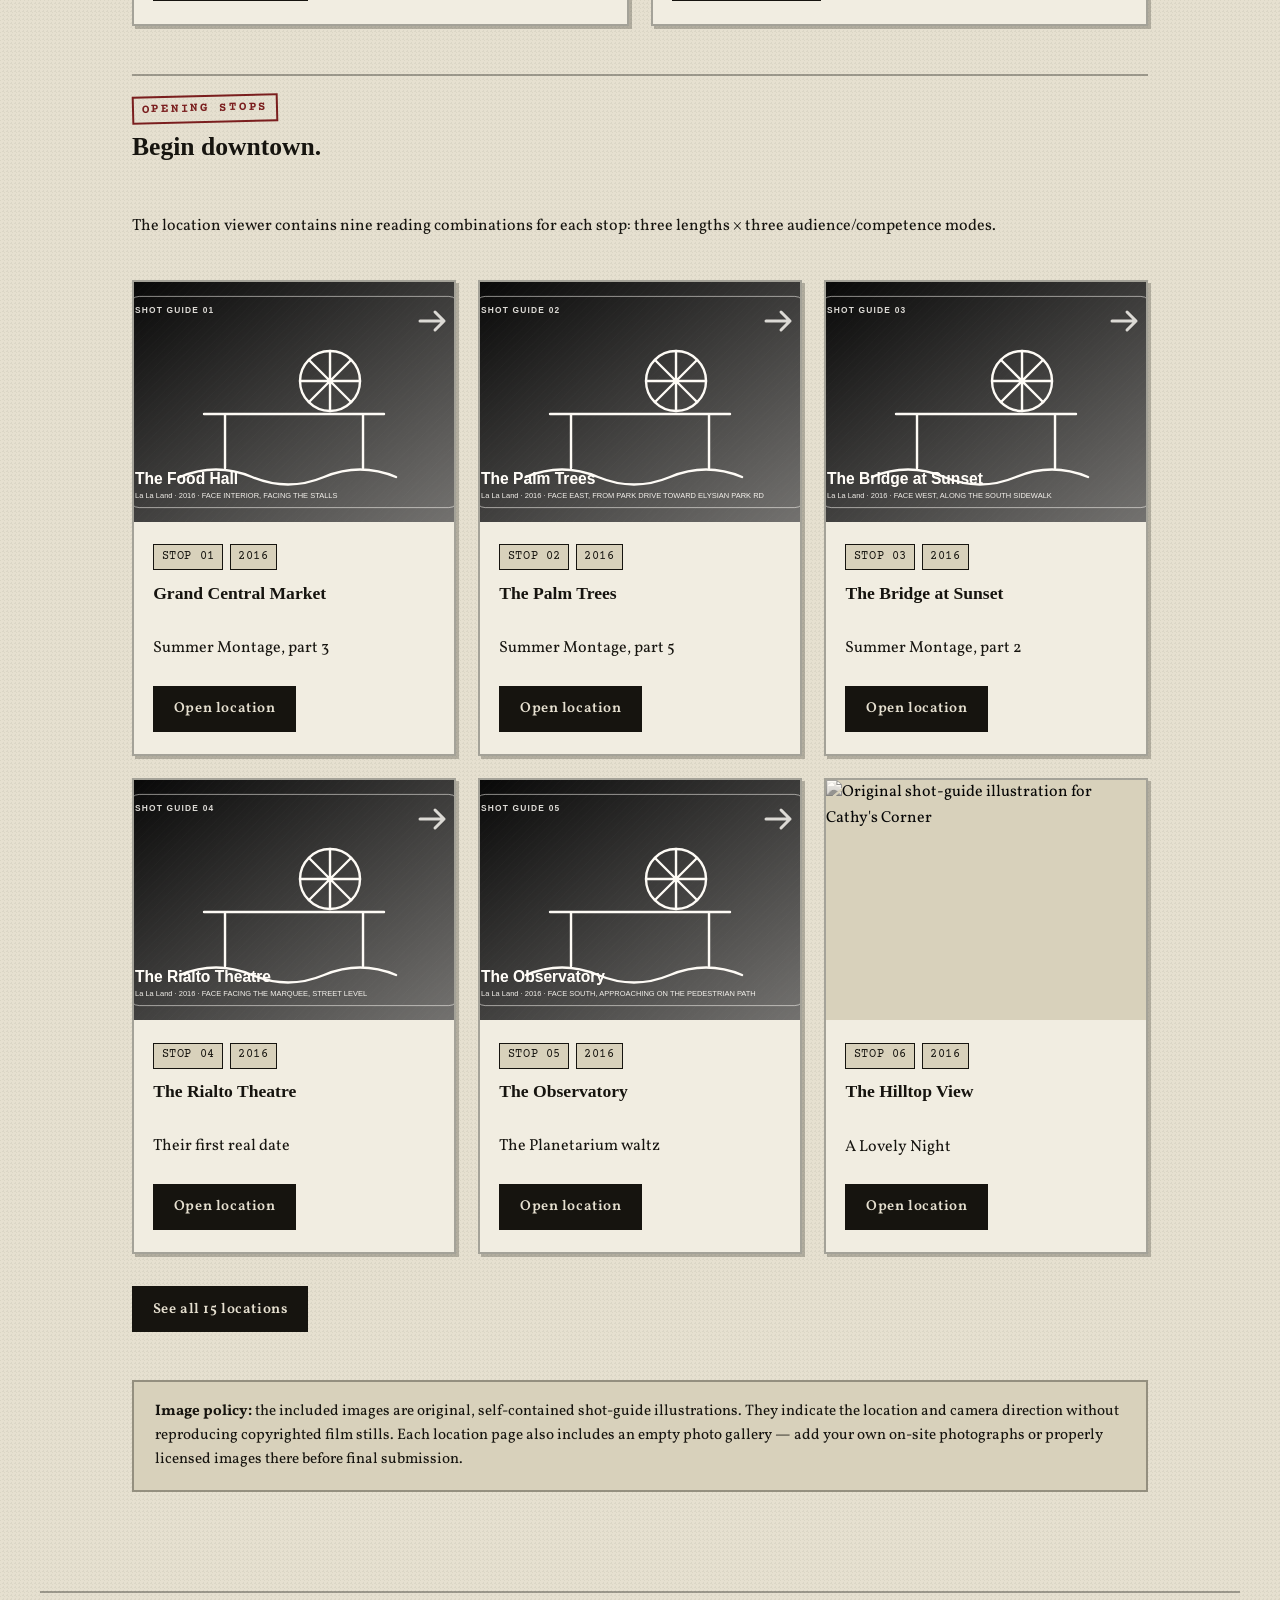
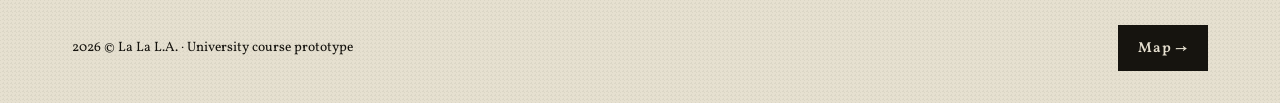
==== commit 3d58b084: "text edits and svg pictures" ====
--- a/index.html
+++ b/index.html
@@ -70,27 +70,26 @@
             <section class="section">
                 <div class="section-head">
                     <div>
-                        <p class="eyebrow">Three narratives</p>
+                        <p class="eyebrow">Two narratives</p>
                         <h2>Walk through the same film two ways.</h2>
                     </div>
-                    <p>Use a practical one-day road route, or the film's own screen order (this project's required
-                        chronological narrative, reinterpreted for a single-film collection).</p>
+                    <p>Use a practical one-day road route, or the film's own screen order (this project's required chronological narrative, reinterpreted for a single-film collection).</p>
                 </div>
+                <div class="cards">
+                    <article class="card">
+                        <div class="card-body">
+                            <p class="eyebrow">Narrative 01</p>
+                            <h3>One-Day Reel Road</h3>
+                            <p>A geography-first route grouped by neighbourhood – plan a full day driving through LA.</p>
+                            <a class="button" href="itinerary.html?narrative=route">Plan your drive</a>
+                        </div>
+                    </article>
                     <article class="card">
                         <div class="card-body">
                             <p class="eyebrow">Narrative 02</p>
                             <h3>Screen Order</h3>
-                            <p>The required historical narrative, reinterpreted as the film's own timeline — from the
-                                opening freeway number to the closing montage.</p><a class="button"
-                                href="itinerary.html?narrative=screen">Follow the film</a>
-                        </div>
-                    </article>
-                    <article class="card">
-                        <div class="card-body">
-                            <p class="eyebrow">Narrative 03</p>
-                            <h3>By Musical Number</h3>
-                            <p>Grouped by song and scene — "Another Day of Sun," "A Lovely Night," "City of Stars" and
-                                the rest.</p><a class="button" href="itinerary.html?narrative=songs">Browse by song</a>
+                            <p>Follow the film's internal timeline – from the opening freeway number to the closing montage.</p>
+                            <a class="button" href="itinerary.html?narrative=screen">Follow the film</a>
                         </div>
                     </article>
                 </div>
@@ -168,7 +167,7 @@
                         </div>
                     </article>
                 </div>
-                <p style="margin-top:2rem"><a class="button" href="map.html">See all 14 locations</a></p>
+                <p style="margin-top:2rem"><a class="button" href="map.html">See all 15 locations</a></p>
             </section>
             <section class="section">
                 <div class="notice"><strong>Image policy:</strong> the included images are original, self-contained
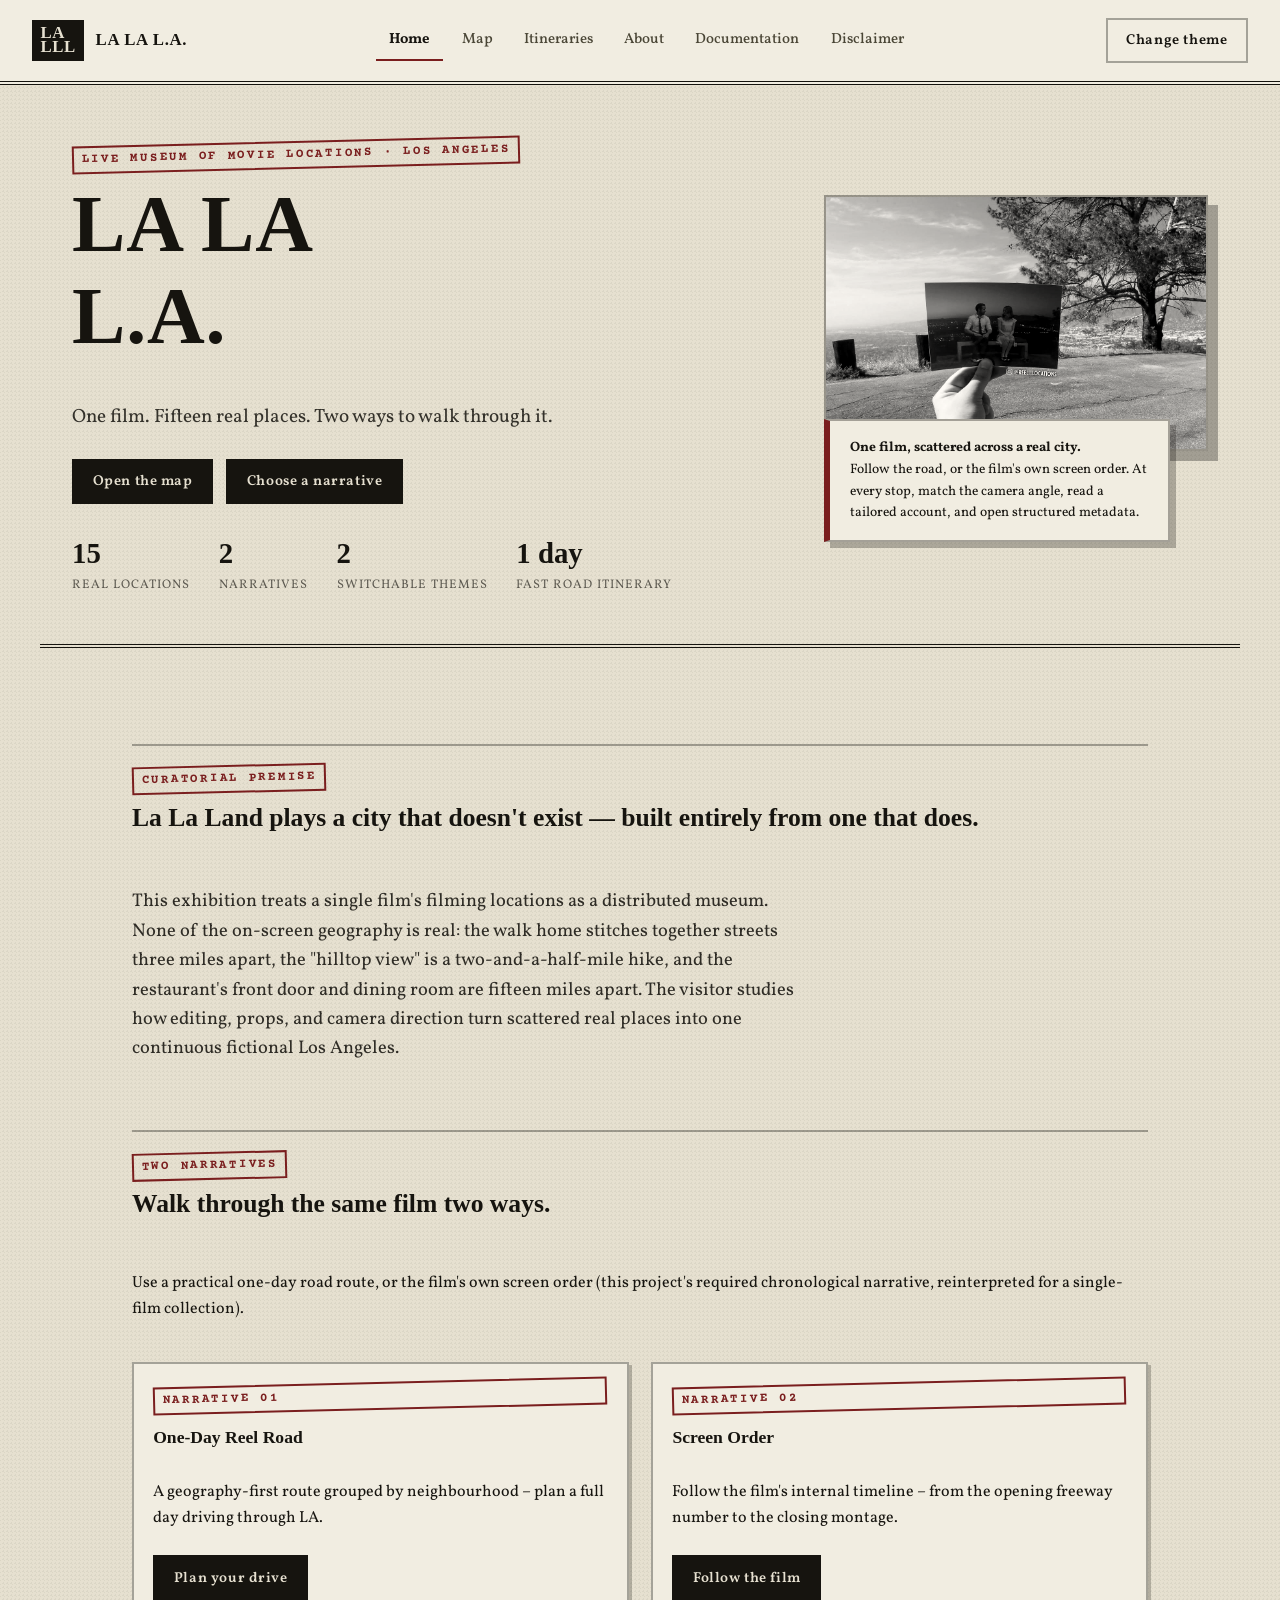
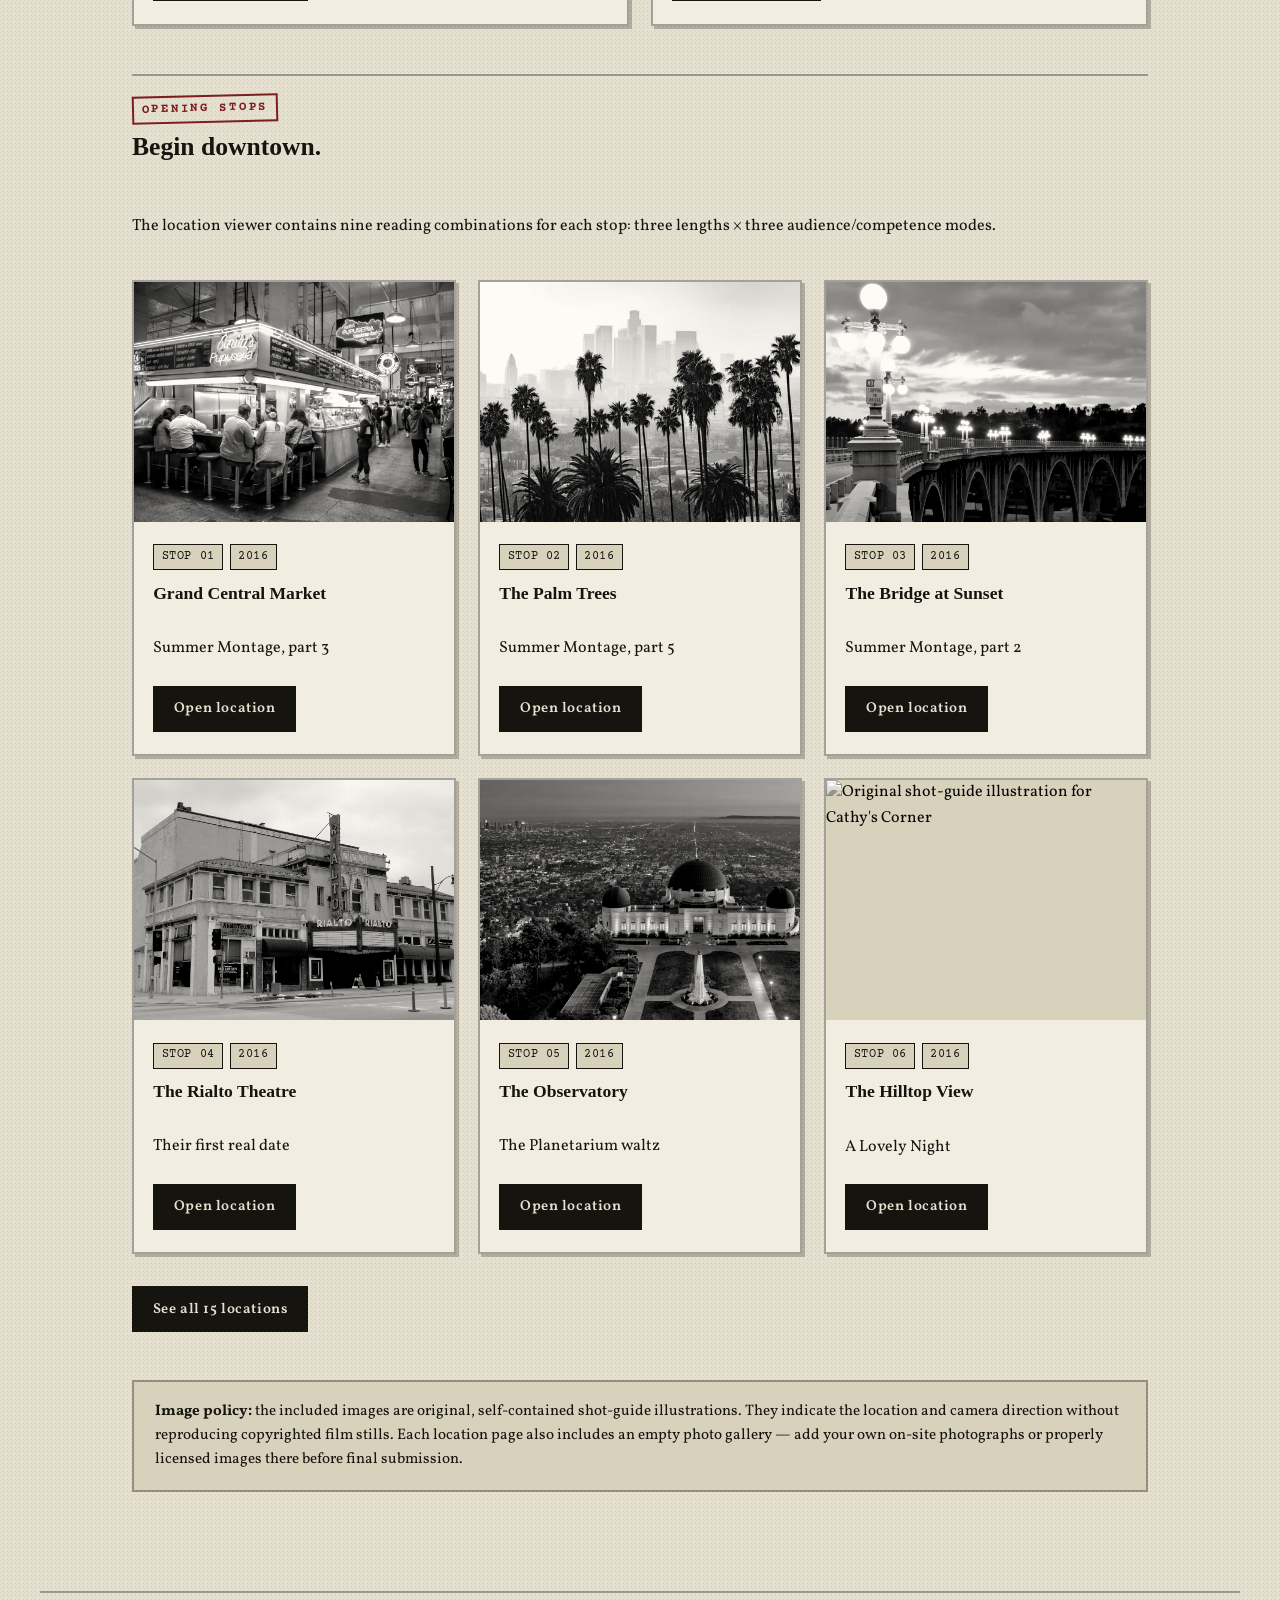
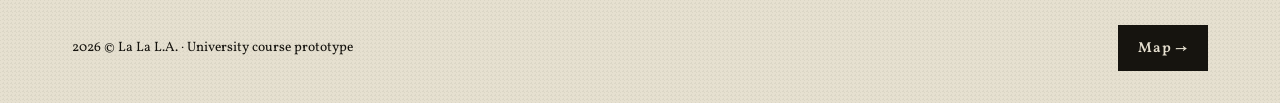
==== commit 5e8f6caa: "main pics svgs" ====
--- a/index.html
+++ b/index.html
@@ -46,7 +46,7 @@
                     <div class="stat"><strong>1 day</strong><span>fast road itinerary</span></div>
                 </div>
             </div>
-            <div class="hero-visual"><img src="assets/images/locations/griffith-observatory.svg"
+            <div class="hero-visual"><img src="assets\images\locations\cathyCorner2.svg"
                     alt="Stylised Griffith Observatory shot guide">
                 <div class="hero-ticket"><strong>One film, scattered across a real city.</strong><br><span>Follow the
                         road, or the film's own screen order. At every stop, match the camera
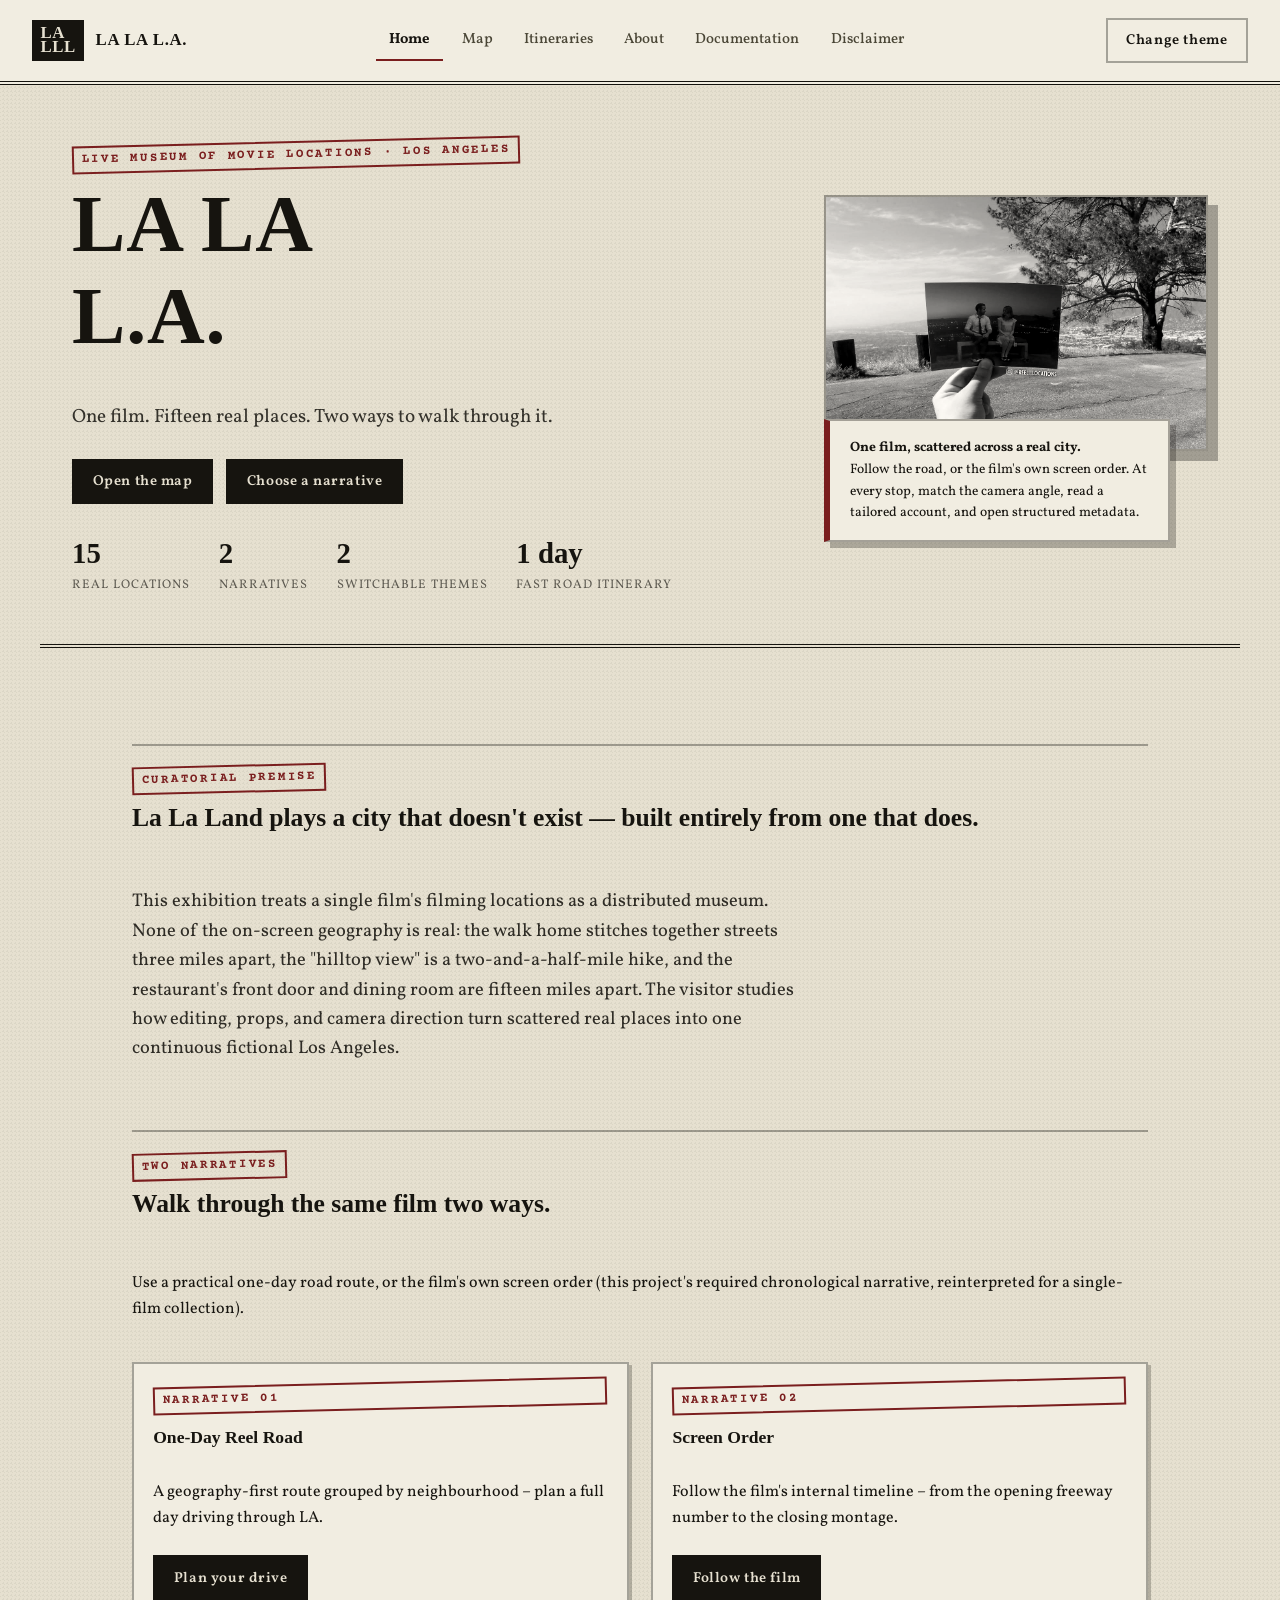
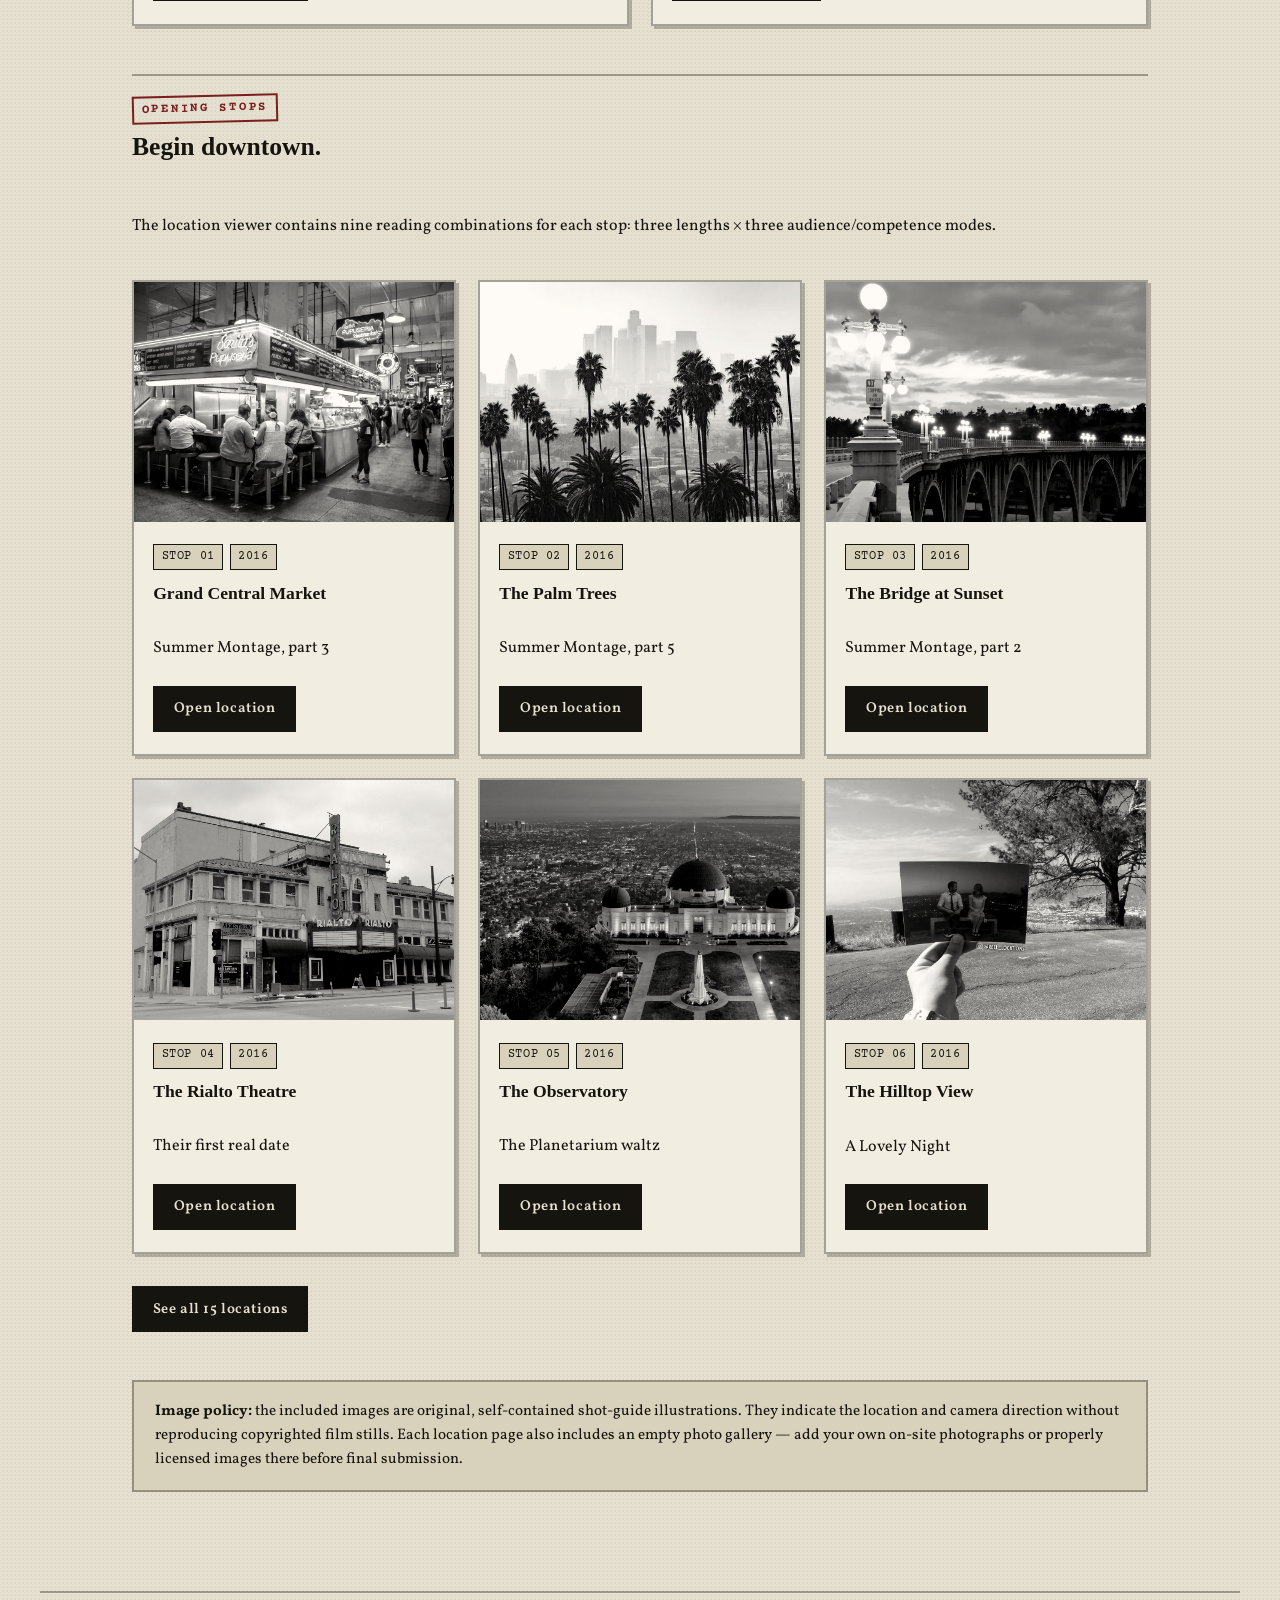
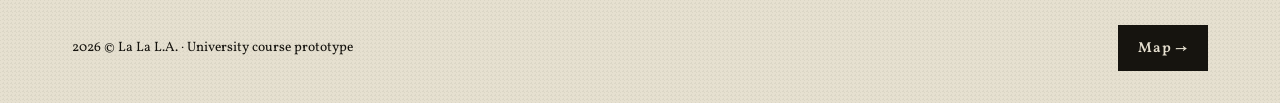
==== commit d4ddbb37: "location svgs" ====
--- a/index.html
+++ b/index.html
@@ -157,7 +157,7 @@
                         </div>
                     </article>
                     <article class="card">
-                        <div class="card-media"><img src="assets/images/locations/cathys-corner.svg"
+                        <div class="card-media"><img src="assets\images\locations\hiltop.svg"
                                 alt="Original shot-guide illustration for Cathy's Corner"></div>
                         <div class="card-body">
                             <div class="tag-row"><span class="tag">Stop 06</span><span class="tag">2016</span></div>
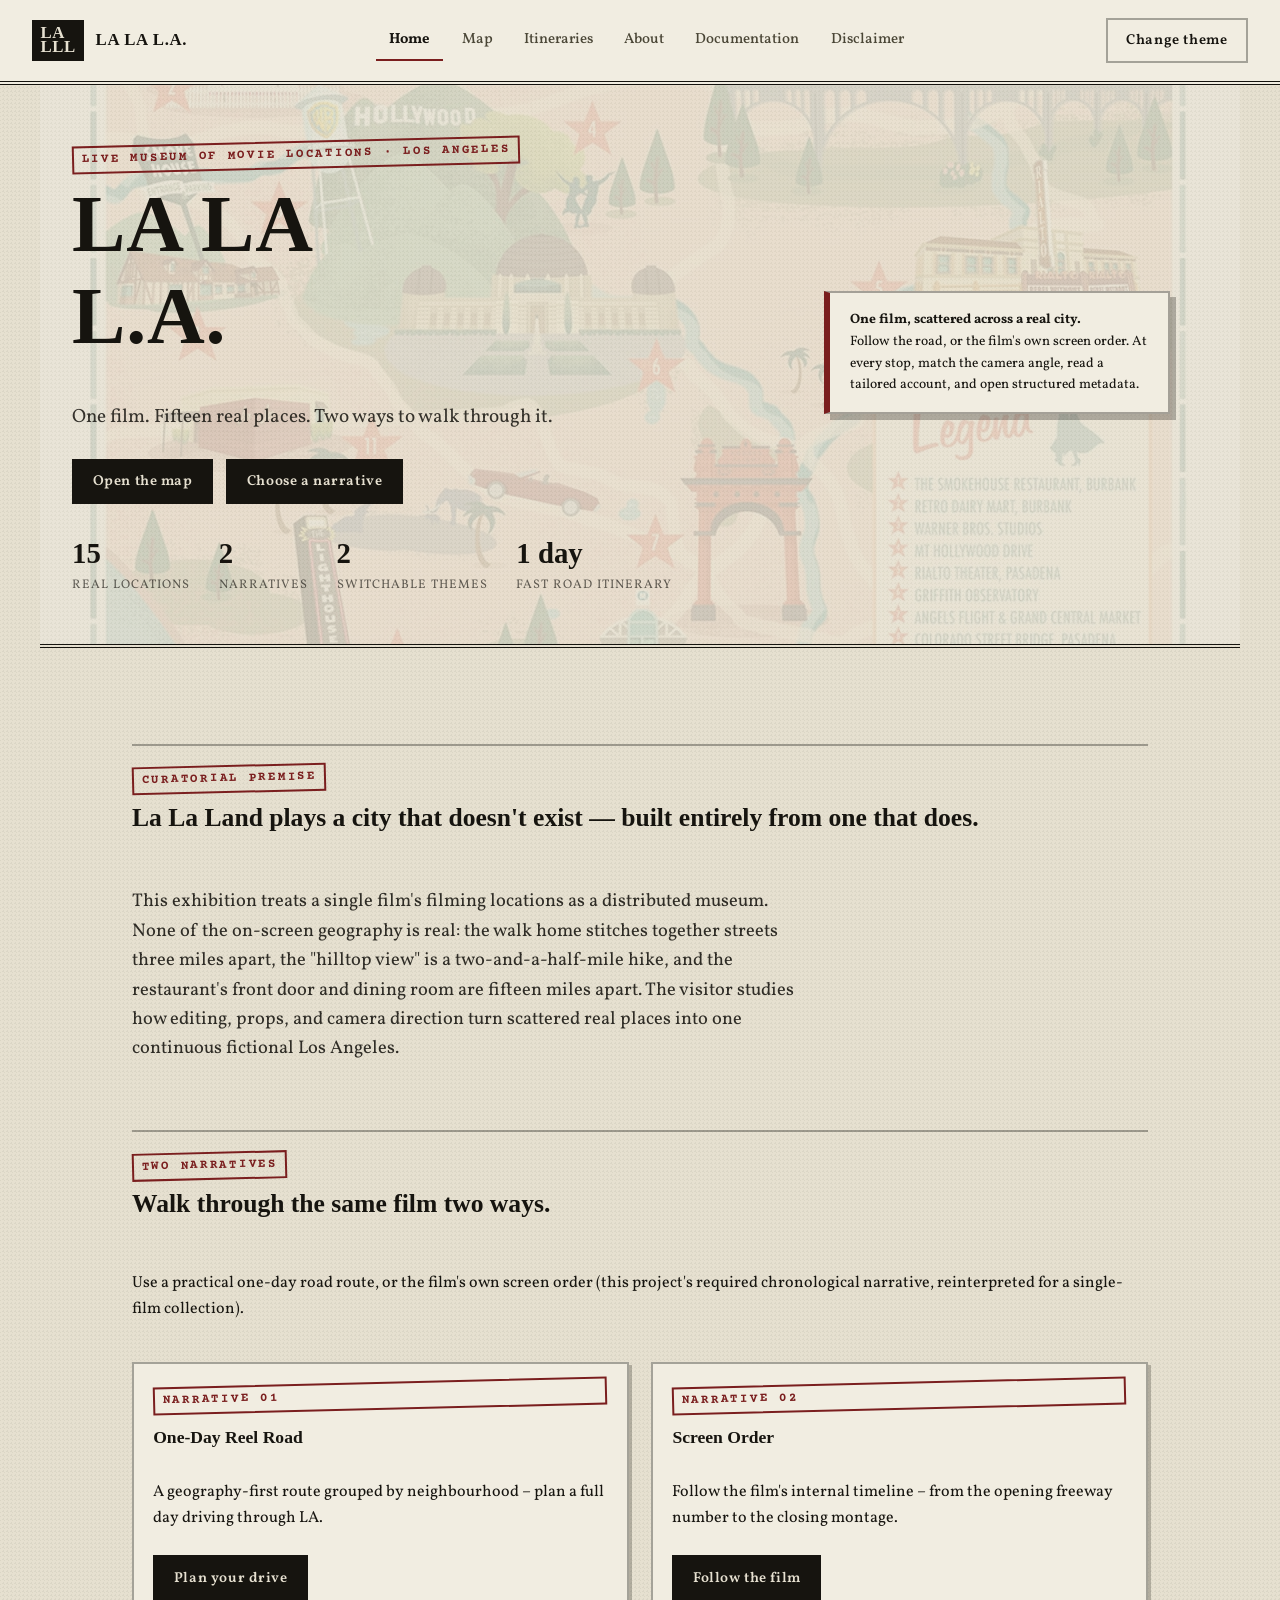
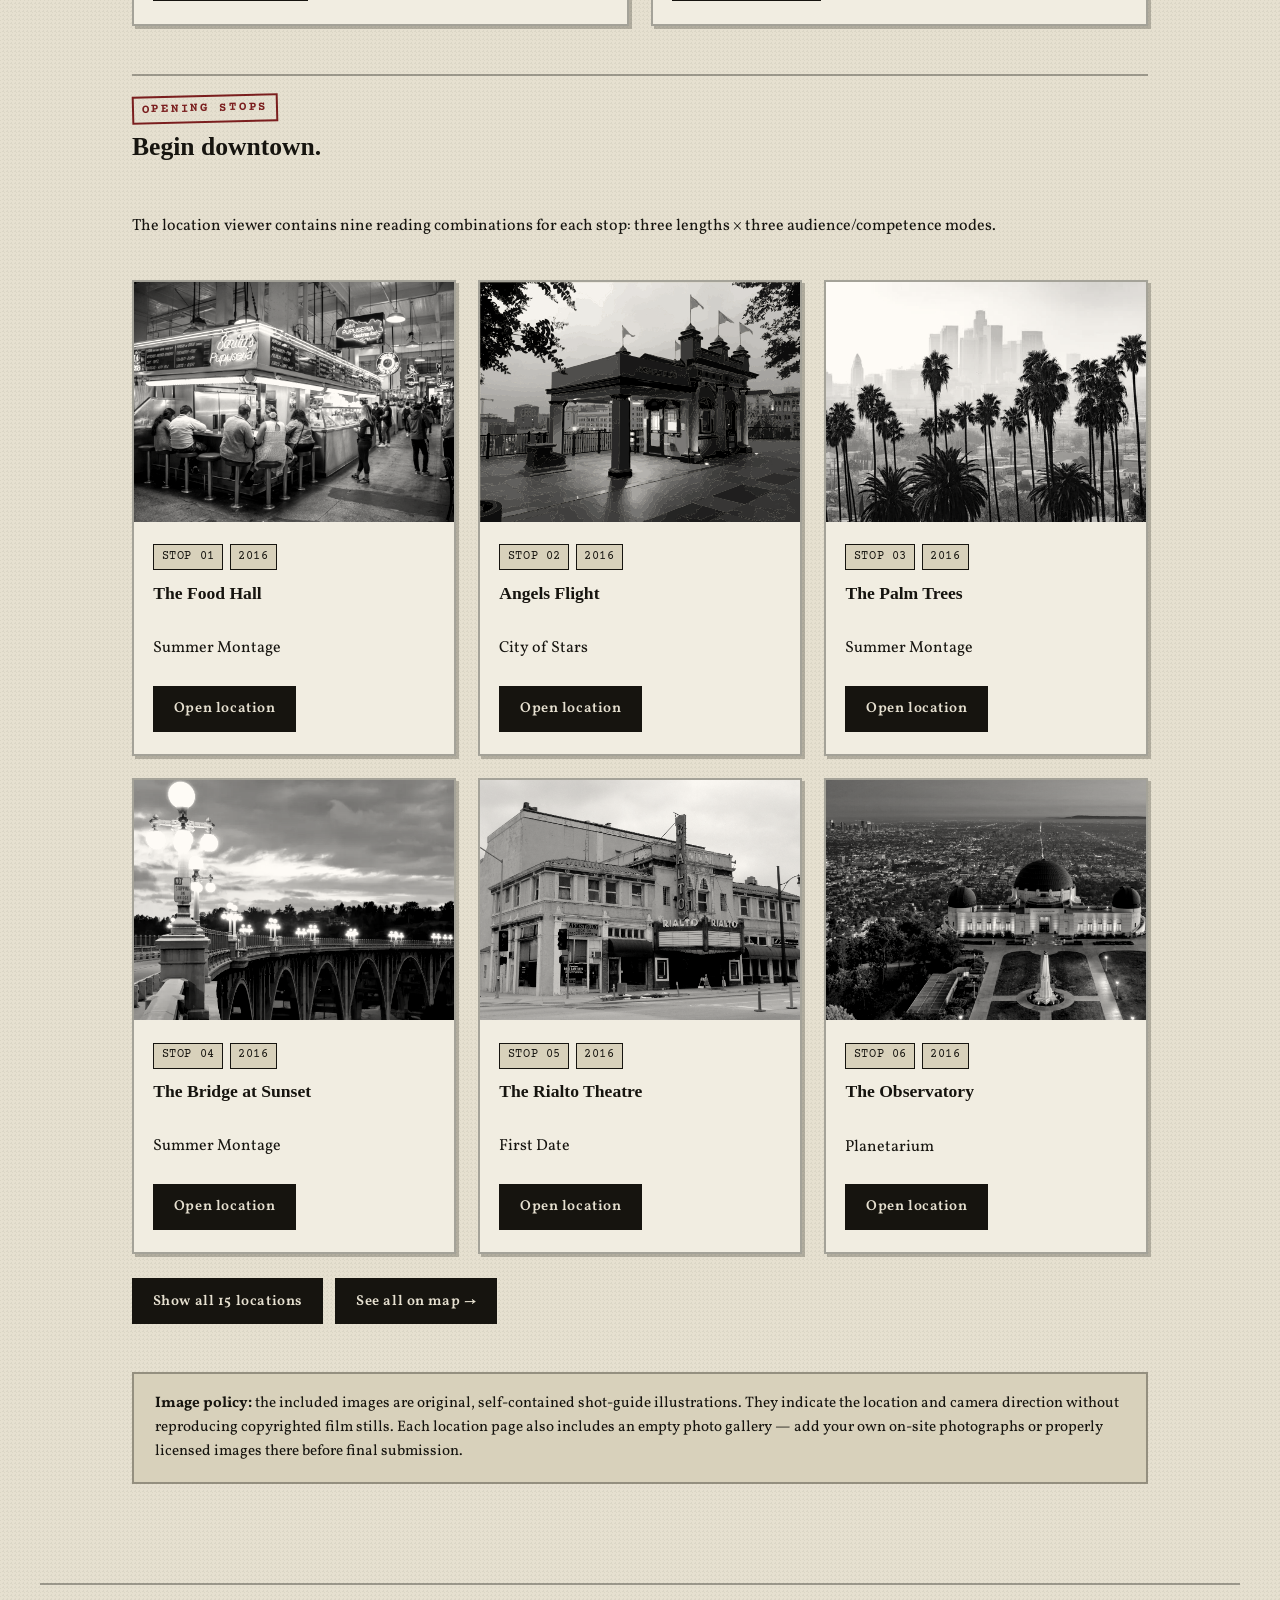
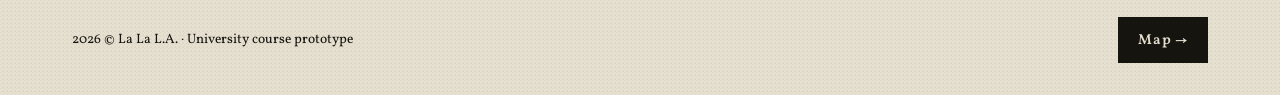
==== commit 88d51e92: "final ?" ====
--- a/index.html
+++ b/index.html
@@ -46,8 +46,8 @@
                     <div class="stat"><strong>1 day</strong><span>fast road itinerary</span></div>
                 </div>
             </div>
-            <div class="hero-visual"><img src="assets\images\locations\cathyCorner2.svg"
-                    alt="Stylised Griffith Observatory shot guide">
+            <div class="hero-visual">
+                <!-- The <img> tag has been removed – the image is now a CSS background -->
                 <div class="hero-ticket"><strong>One film, scattered across a real city.</strong><br><span>Follow the
                         road, or the film's own screen order. At every stop, match the camera
                         angle, read a tailored account, and open structured metadata.</span></div>
@@ -103,71 +103,13 @@
                     <p>The location viewer contains nine reading combinations for each stop: three lengths × three
                         audience/competence modes.</p>
                 </div>
-                <div class="cards">
-                    <article class="card">
-                        <div class="card-media"><img src="assets/images/locations/grand-central-market.svg"
-                                alt="Original shot-guide illustration for Grand Central Market"></div>
-                        <div class="card-body">
-                            <div class="tag-row"><span class="tag">Stop 01</span><span class="tag">2016</span></div>
-                            <h3>Grand Central Market</h3>
-                            <p>Summer Montage, part 3</p><a class="button"
-                                href="location.html?id=grand-central-market">Open
-                                location</a>
-                        </div>
-                    </article>
-                    <article class="card">
-                        <div class="card-media"><img src="assets/images/locations/elysian-park-palms.svg"
-                                alt="Original shot-guide illustration for Elysian Park Palms"></div>
-                        <div class="card-body">
-                            <div class="tag-row"><span class="tag">Stop 02</span><span class="tag">2016</span></div>
-                            <h3>The Palm Trees</h3>
-                            <p>Summer Montage, part 5</p><a class="button"
-                                href="location.html?id=elysian-park-palms">Open location</a>
-                        </div>
-                    </article>
-                    <article class="card">
-                        <div class="card-media"><img src="assets/images/locations/colorado-street-bridge.svg"
-                                alt="Original shot-guide illustration for the Colorado Street Bridge"></div>
-                        <div class="card-body">
-                            <div class="tag-row"><span class="tag">Stop 03</span><span class="tag">2016</span></div>
-                            <h3>The Bridge at Sunset</h3>
-                            <p>Summer Montage, part 2</p><a class="button"
-                                href="location.html?id=colorado-street-bridge">Open location</a>
-                        </div>
-                    </article>
-                    <article class="card">
-                        <div class="card-media"><img src="assets/images/locations/rialto-theatre.svg"
-                                alt="Original shot-guide illustration for the Rialto Theatre"></div>
-                        <div class="card-body">
-                            <div class="tag-row"><span class="tag">Stop 04</span><span class="tag">2016</span></div>
-                            <h3>The Rialto Theatre</h3>
-                            <p>Their first real date</p><a class="button" href="location.html?id=rialto-theatre">Open
-                                location</a>
-                        </div>
-                    </article>
-                    <article class="card">
-                        <div class="card-media"><img src="assets/images/locations/griffith-observatory.svg"
-                                alt="Original shot-guide illustration for Griffith Observatory"></div>
-                        <div class="card-body">
-                            <div class="tag-row"><span class="tag">Stop 05</span><span class="tag">2016</span></div>
-                            <h3>The Observatory</h3>
-                            <p>The Planetarium waltz</p><a class="button"
-                                href="location.html?id=griffith-observatory">Open
-                                location</a>
-                        </div>
-                    </article>
-                    <article class="card">
-                        <div class="card-media"><img src="assets\images\locations\hiltop.svg"
-                                alt="Original shot-guide illustration for Cathy's Corner"></div>
-                        <div class="card-body">
-                            <div class="tag-row"><span class="tag">Stop 06</span><span class="tag">2016</span></div>
-                            <h3>The Hilltop View</h3>
-                            <p>A Lovely Night</p><a class="button" href="location.html?id=cathys-corner">Open
-                                location</a>
-                        </div>
-                    </article>
+                <!-- Container for dynamic cards -->
+                <div class="cards" id="locationCards"></div>
+                <!-- Control buttons -->
+                <div style="margin-top:1.5rem; display:flex; gap:0.8rem; flex-wrap:wrap;">
+                    <button class="button" id="showAllBtn" data-expanded="false">Show all 15 locations</button>
+                    <a class="button" href="map.html">See all on map →</a>
                 </div>
-                <p style="margin-top:2rem"><a class="button" href="map.html">See all 15 locations</a></p>
             </section>
             <section class="section">
                 <div class="notice"><strong>Image policy:</strong> the included images are original, self-contained
@@ -181,6 +123,60 @@
         <div class="page-step"><a class="button" href="map.html">Map →</a></div>
     </footer>
     <script src="assets/js/app.js"></script>
+    <script src="data/locations.js"></script>
+    <script>
+        (function () {
+            const data = window.LMML_DATA;
+            if (!data || !data.locations) return;
+
+            const container = document.getElementById('locationCards');
+            const showAllBtn = document.getElementById('showAllBtn');
+            const locations = data.locations;
+            // Sort by routeOrder if you want a consistent default order
+            // (already sorted in the data, but just in case)
+            const sorted = [...locations].sort((a, b) => a.routeOrder - b.routeOrder);
+            const INITIAL_COUNT = 6;
+            let expanded = false;
+
+            function renderCards(showAll) {
+                const count = showAll ? sorted.length : INITIAL_COUNT;
+                const items = sorted.slice(0, count);
+                container.innerHTML = items.map((loc, index) => {
+                    // Build tag row: we can show stop number, year, song
+                    const tags = `<span class="tag">Stop ${String(loc.routeOrder).padStart(2, '0')}</span>
+                                 <span class="tag">${loc.year}</span>`;
+                    return `
+                        <article class="card" data-reveal>
+                            <div class="card-media"><img src="${loc.image}" alt="Original shot-guide illustration for ${loc.title}"></div>
+                            <div class="card-body">
+                                <div class="tag-row">${tags}</div>
+                                <h3>${loc.title}</h3>
+                                <p>${loc.song || loc.short}</p>
+                                <a class="button" href="location.html?id=${loc.id}">Open location</a>
+                            </div>
+                        </article>
+                    `;
+                }).join('');
+
+                // Re-run scroll reveal for the new cards
+                if (window.LMML && window.LMML.reveal) {
+                    window.LMML.reveal(container);
+                }
+            }
+
+            // Initial render (show only first 6)
+            renderCards(false);
+            showAllBtn.textContent = 'Show all 15 locations';
+            showAllBtn.dataset.expanded = 'false';
+
+            showAllBtn.addEventListener('click', function () {
+                expanded = !expanded;
+                renderCards(expanded);
+                this.textContent = expanded ? 'Show fewer locations' : 'Show all 15 locations';
+                this.dataset.expanded = String(expanded);
+            });
+        })();
+    </script>
 </body>
 
 </html>
--- a/assets/css/base.css
+++ b/assets/css/base.css
@@ -107,7 +107,6 @@
 }
 .main-nav a:hover { background: var(--surface-2); color: var(--ink); }
 .main-nav a[aria-current="page"] { color: var(--ink); background: var(--surface-2); font-weight: 700; }
-.header-tools .tool-button { }
 
 /* ==========================================================================
    Buttons
@@ -199,6 +198,41 @@
 }
 
 /* ==========================================================================
+   Hero Background Image
+   ========================================================================== */
+.hero {
+  position: relative;
+  overflow: hidden;
+}
+
+/* Pseudo-element for background image */
+.hero::before {
+  content: "";
+  position: absolute;
+  inset: 0;
+  background-image: url("../images/gallery/063483135755095.61eda22c249c1.webp");
+  background-size: cover;
+  background-position: center;
+  opacity: 0.2;
+  z-index: 0;
+}
+
+/* Make sure all hero content sits on top */
+.hero-copy,
+.hero-visual,
+.hero-ticket,
+.hero-actions,
+.stats {
+  position: relative;
+  z-index: 1;
+}
+
+/* Hide the image inside hero-visual if it exists (fallback) */
+.hero-visual img {
+  display: none;
+}
+
+/* ==========================================================================
    Cards / doc-grid
    ========================================================================== */
 .cards { display: grid; grid-template-columns: repeat(auto-fit, minmax(240px,1fr)); gap: 1.4rem; }
@@ -382,4 +416,4 @@
 @media (max-width: 560px) {
   .itinerary-stop { grid-template-columns: 60px 1fr; }
   .itinerary-stop a.button { grid-column: 1 / -1; }
-}
+}
--- a/assets/css/themes/noir.css
+++ b/assets/css/themes/noir.css
@@ -104,3 +104,8 @@
 }
 
 [data-theme="noir"] .theme-specimen.noir { box-shadow: var(--shadow-md); }
+
+/* Hero background opacity for Noir theme – more subtle */
+[data-theme="noir"] .hero::before {
+  opacity: 0.15;
+}
--- a/assets/css/themes/technicolor.css
+++ b/assets/css/themes/technicolor.css
@@ -125,3 +125,8 @@
 [data-theme="technicolor"] .page-title::after {
   content: " ✦"; color: var(--accent-3); -webkit-text-fill-color: var(--accent-3);
 }
+
+/* Hero background opacity for Technicolor theme – slightly bolder */
+[data-theme="technicolor"] .hero::before {
+  opacity: 0.25;
+}
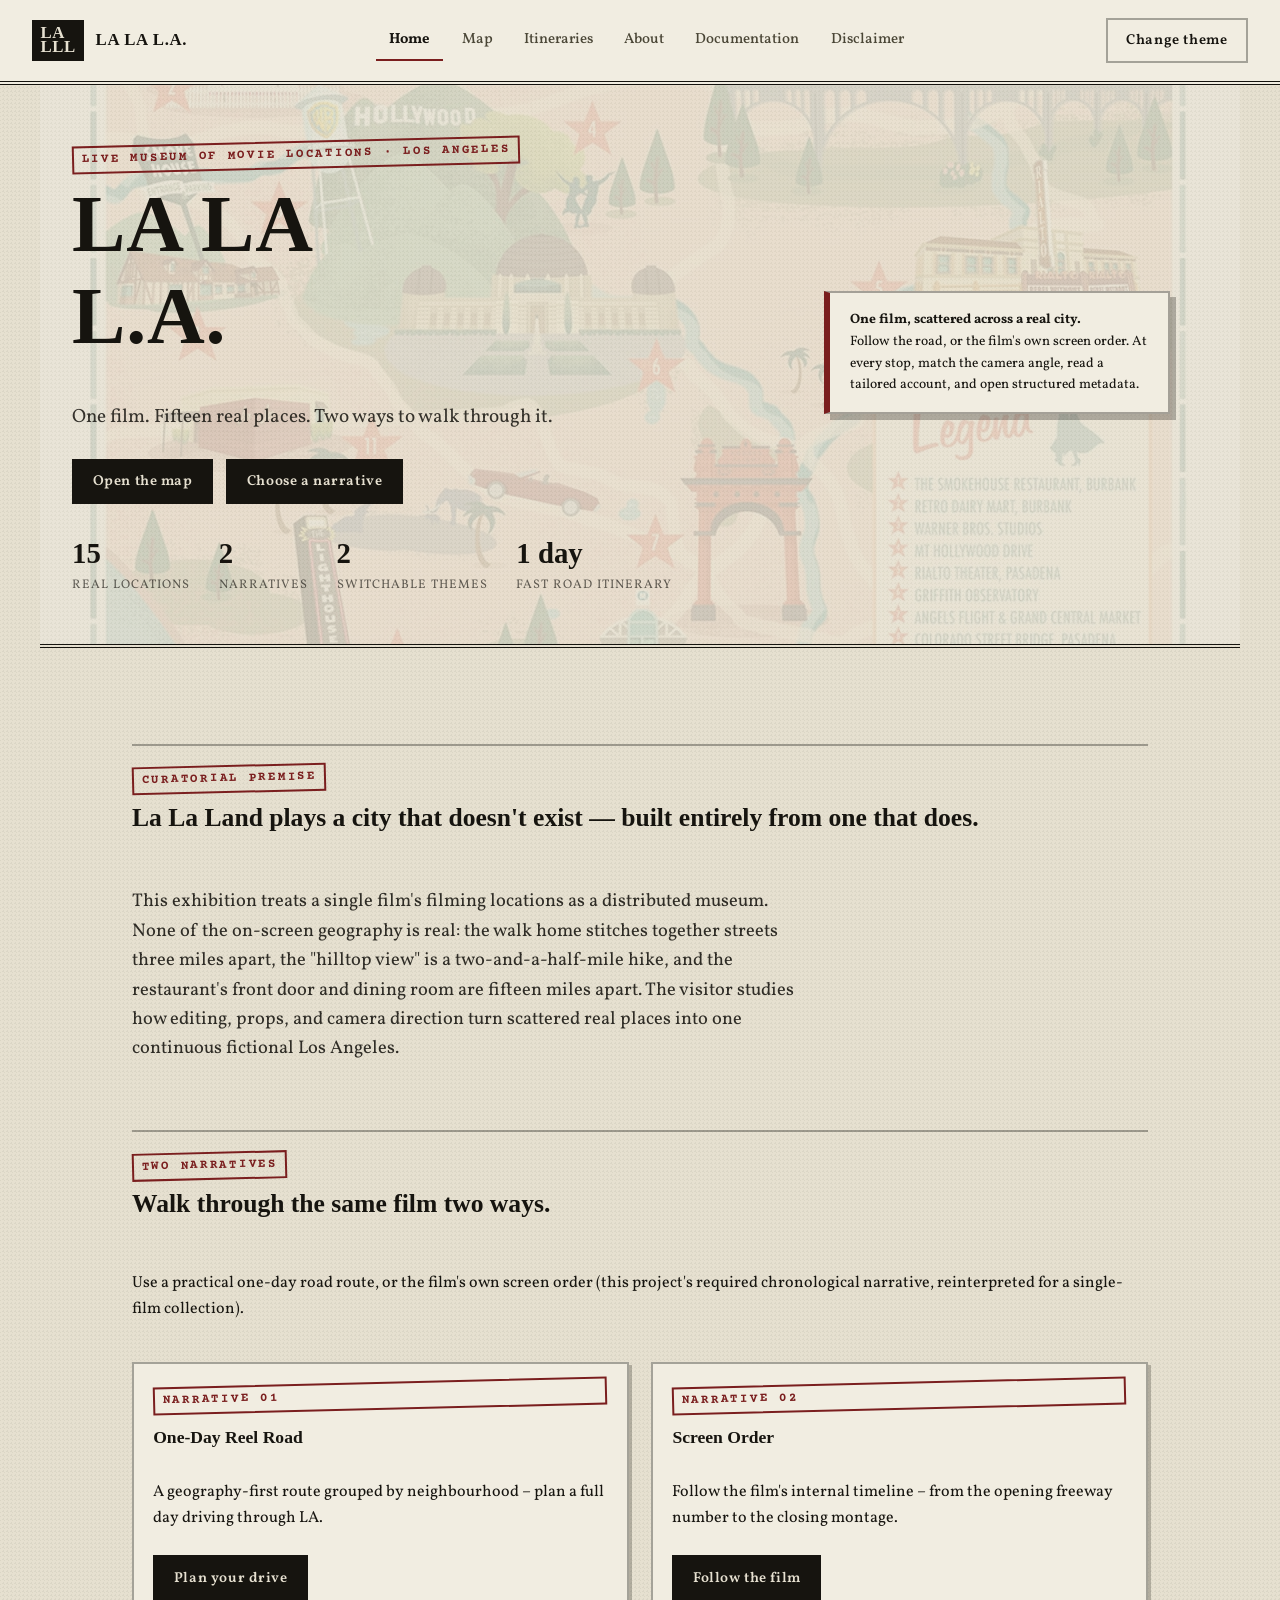
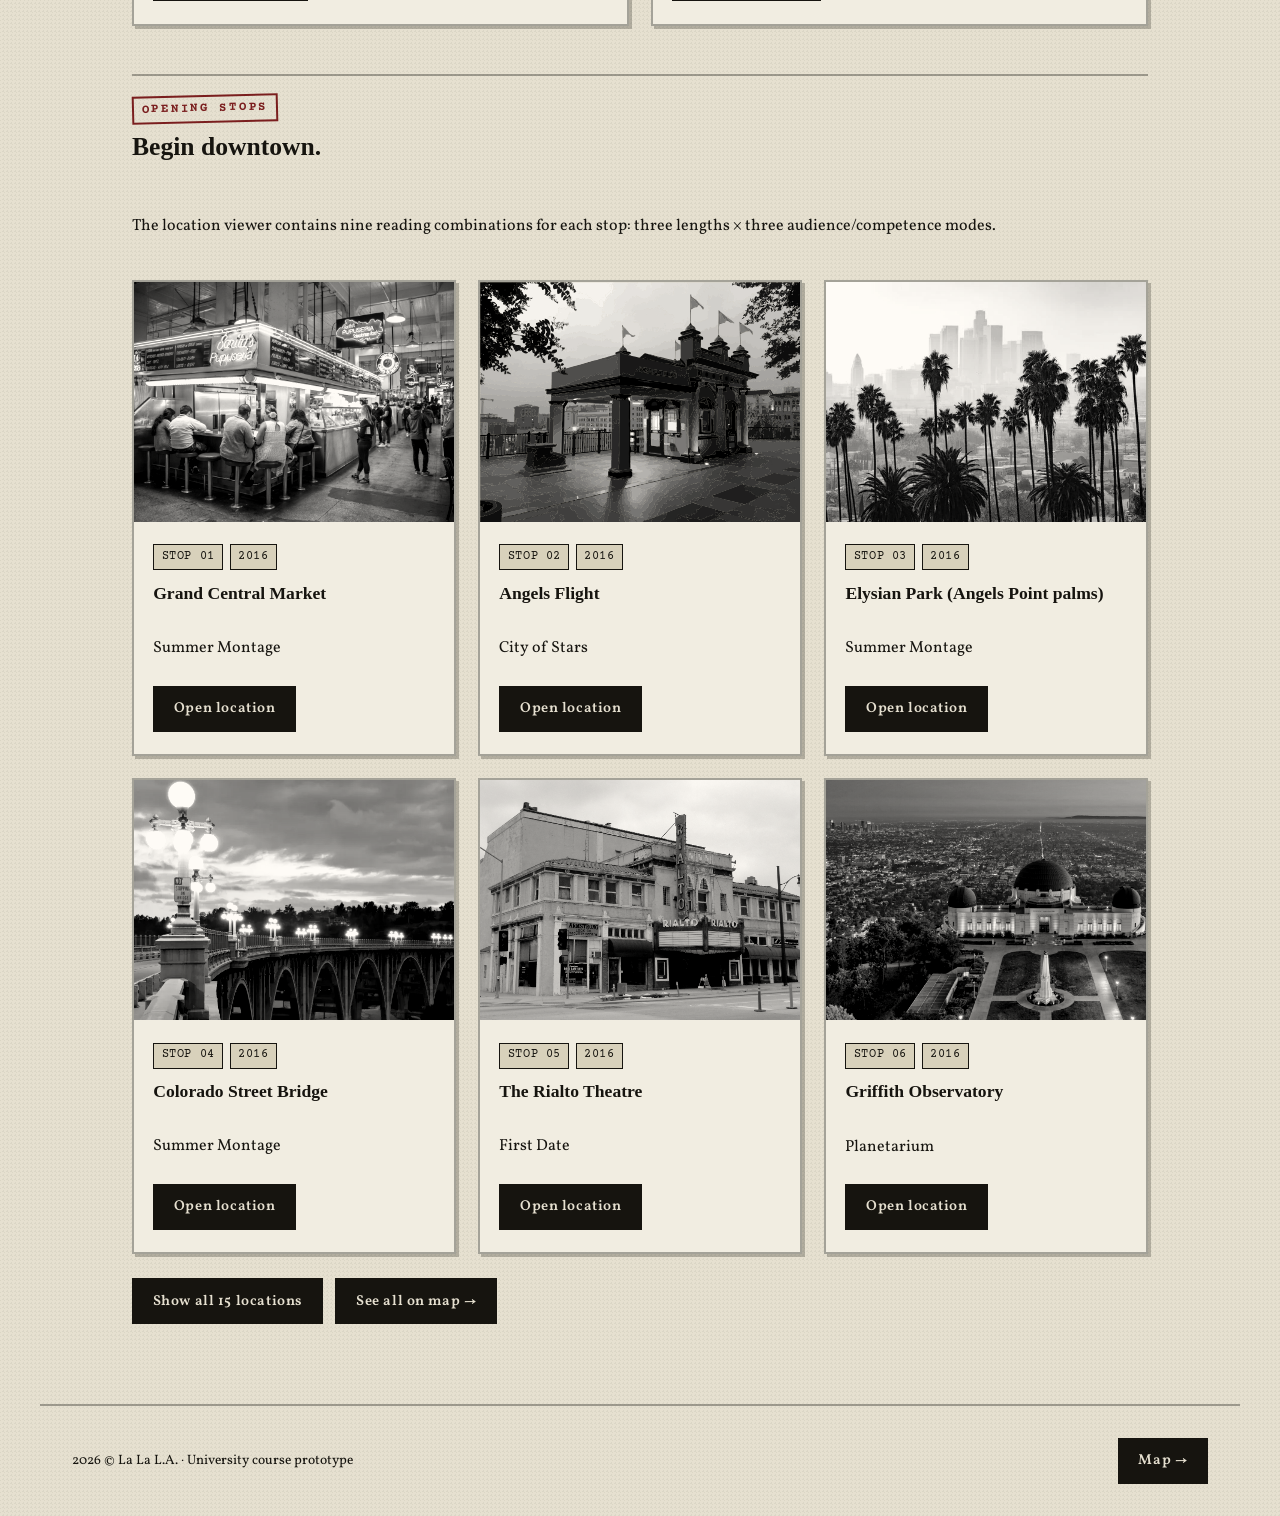
==== commit acda1052: "finalized" ====
--- a/index.html
+++ b/index.html
@@ -111,12 +111,6 @@
                     <a class="button" href="map.html">See all on map →</a>
                 </div>
             </section>
-            <section class="section">
-                <div class="notice"><strong>Image policy:</strong> the included images are original, self-contained
-                    shot-guide illustrations. They indicate the location and camera direction without reproducing
-                    copyrighted film stills. Each location page also includes an empty photo gallery — add your own
-                    on-site photographs or properly licensed images there before final submission.</div>
-            </section>
         </div>
     </main>
     <footer class="site-footer"><span>2026 © La La L.A. · University course prototype</span>
